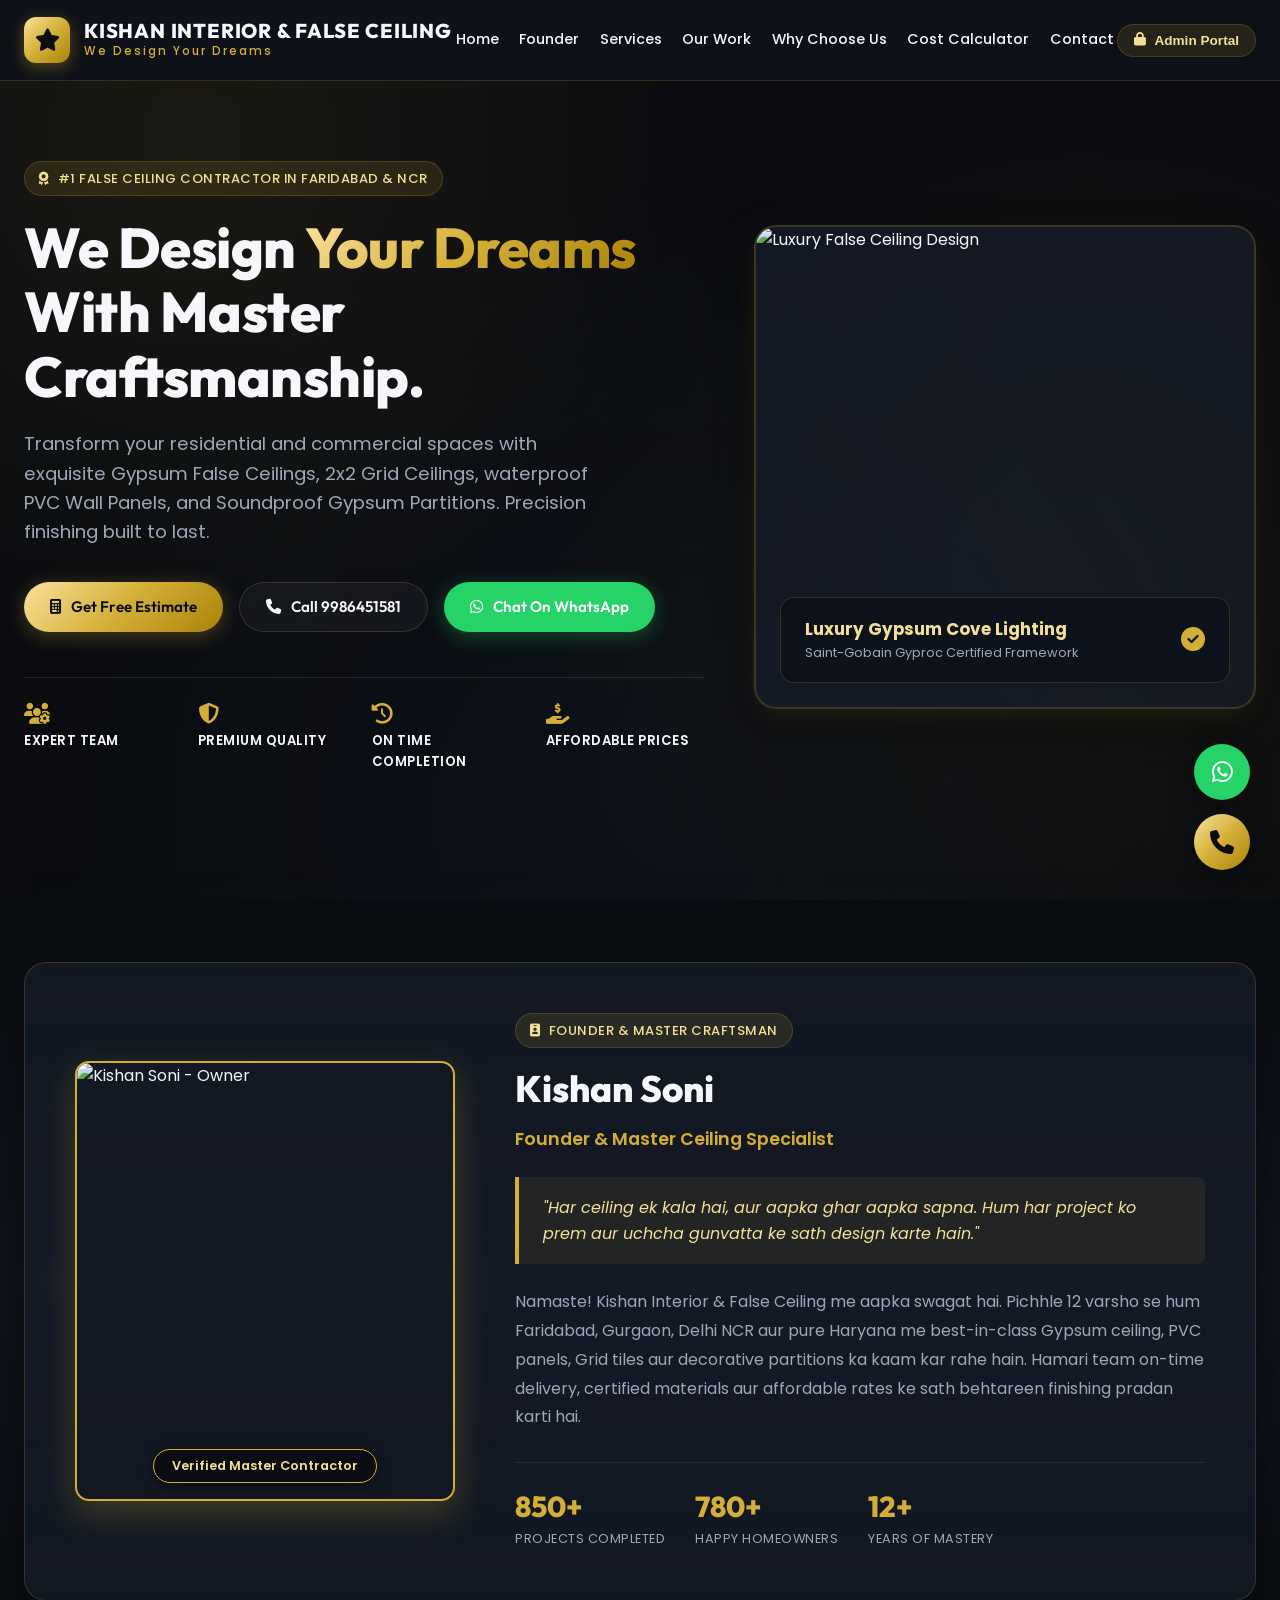
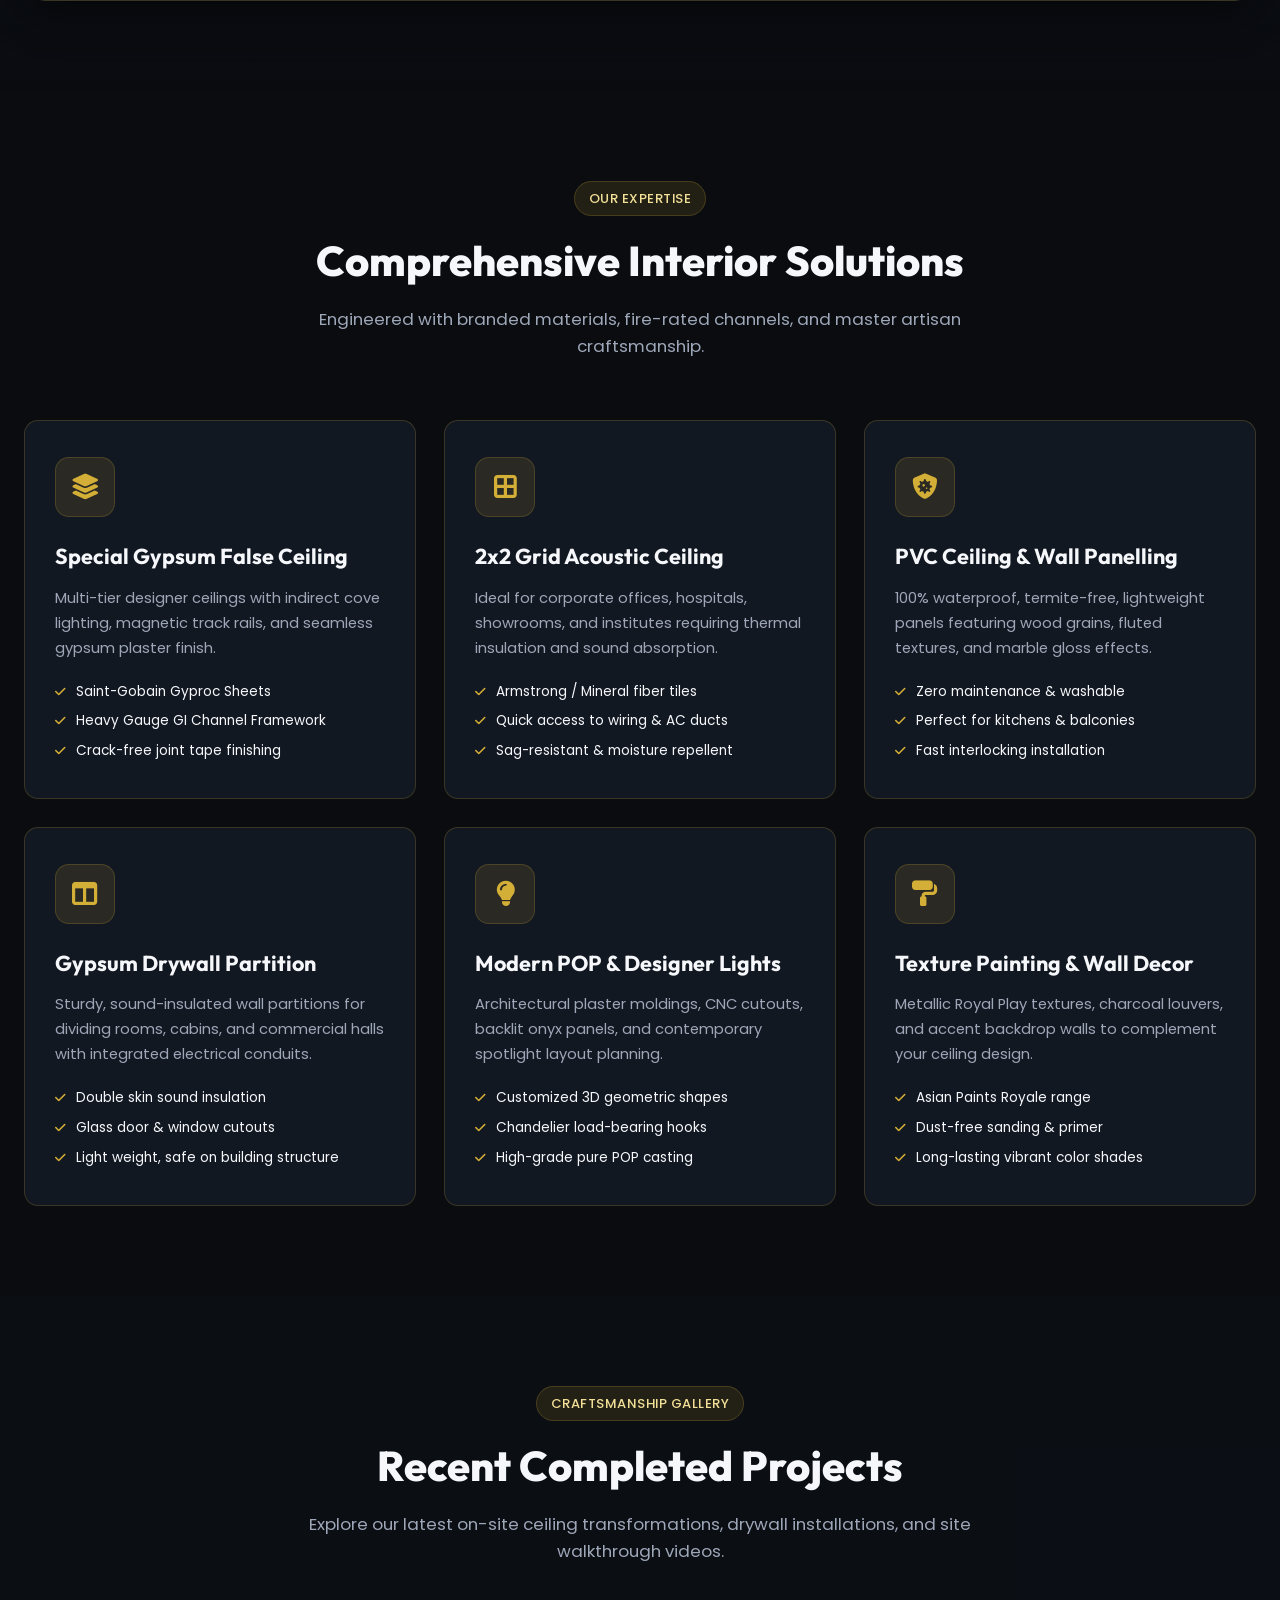
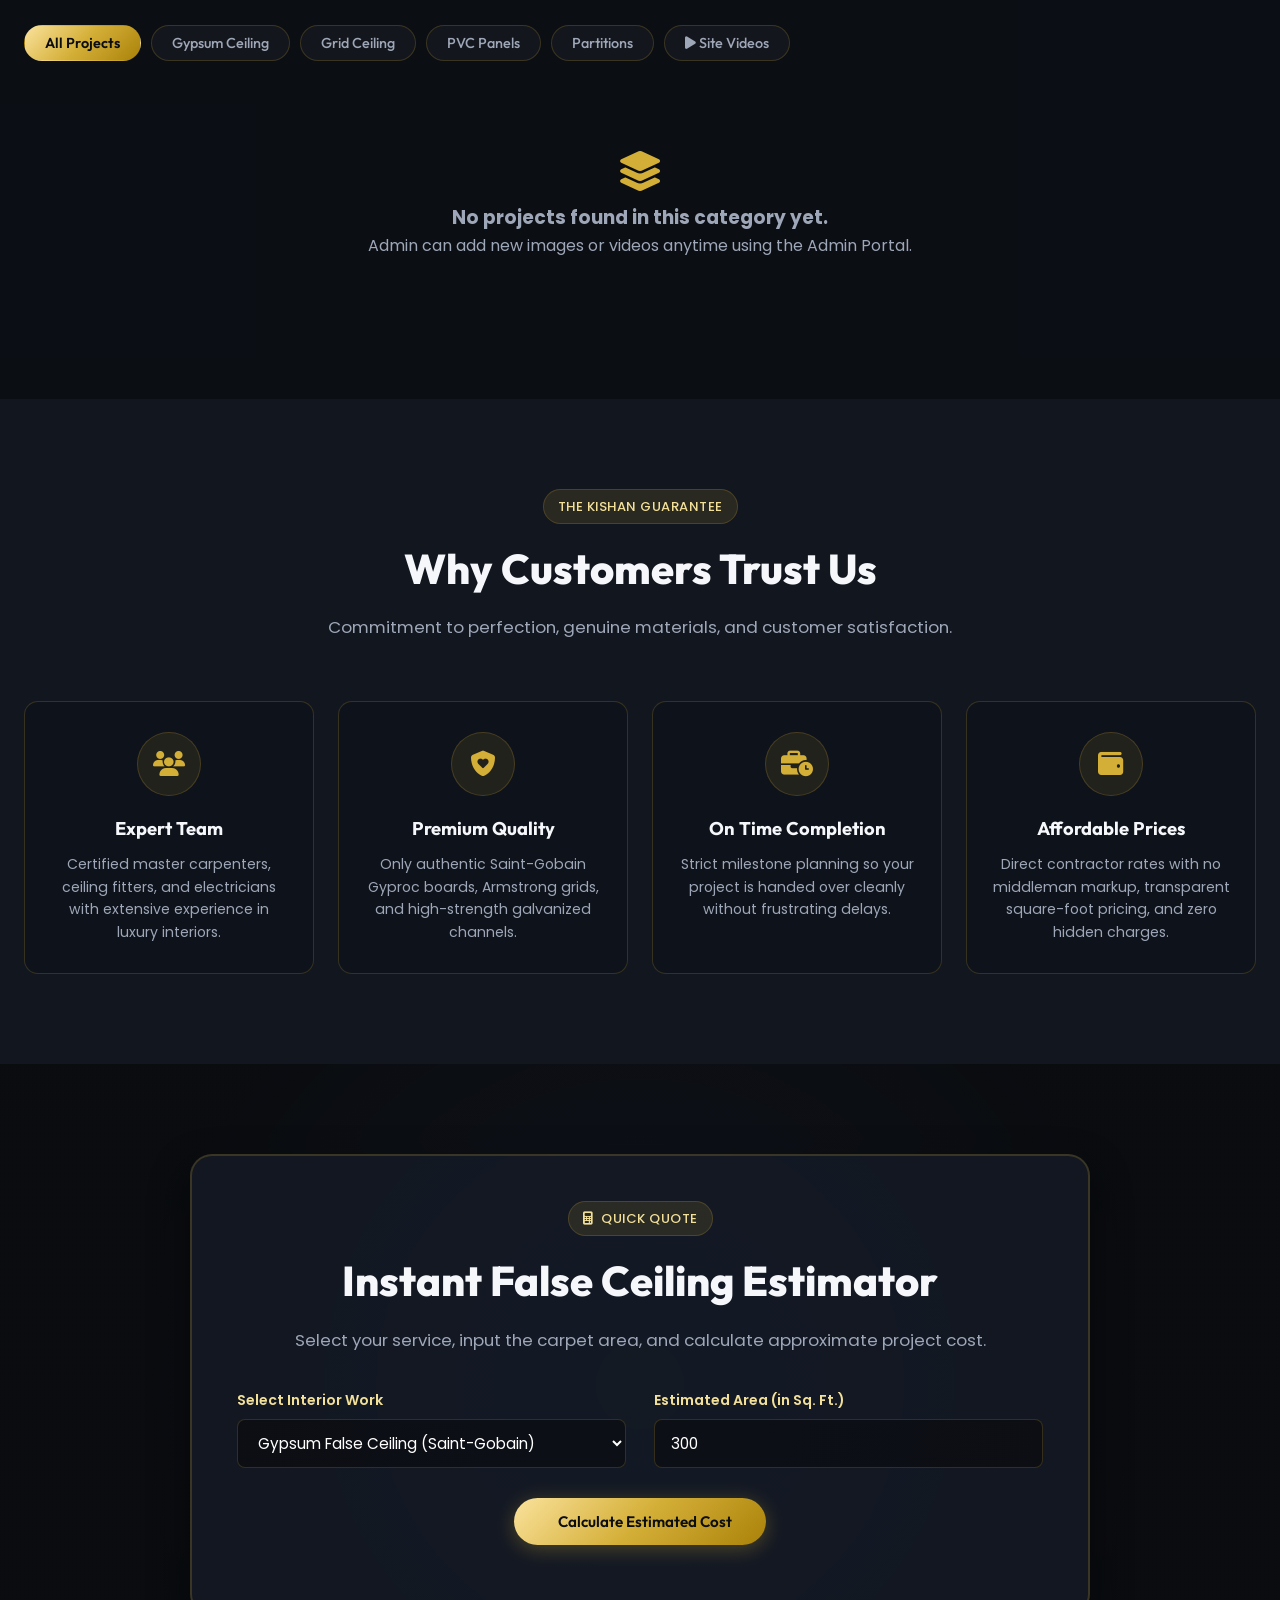
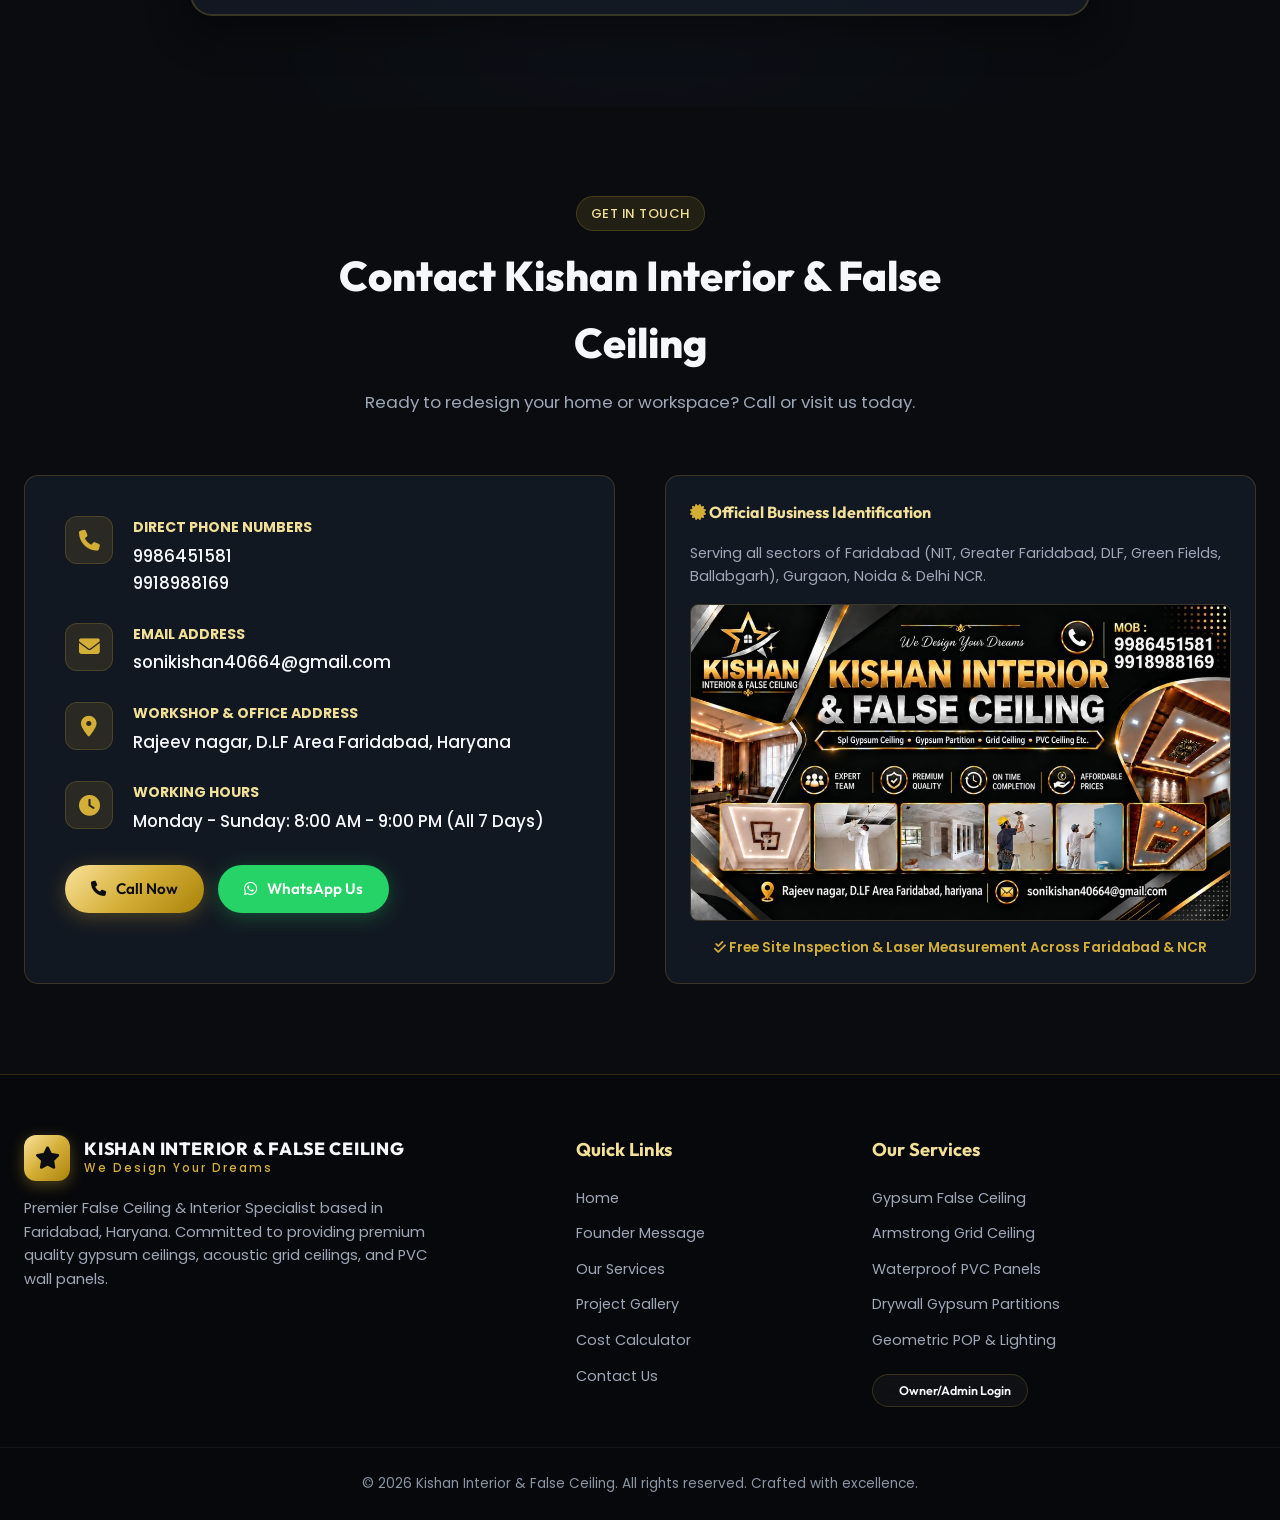
==== painter/index.html @ 46bf19c3 "firsrt upload ok" ====
<!DOCTYPE html>
<html lang="hi">
<head>
  <meta charset="UTF-8">
  <meta name="viewport" content="width=device-width, initial-scale=1.0">
  <title>Kishan Interior & False Ceiling | Gypsum, Grid, PVC Ceiling & Partitions Faridabad</title>
  <meta name="description" content="Kishan Interior & False Ceiling - Specialist in Gypsum False Ceiling, Grid Ceiling, PVC Ceiling, and Gypsum Partitions in Faridabad, Delhi NCR, and Haryana. We Design Your Dreams.">
  
  <!-- Google Fonts: Outfit & Poppins -->
  <link rel="preconnect" href="https://fonts.googleapis.com">
  <link rel="preconnect" href="https://fonts.gstatic.com" crossorigin>
  <link href="https://fonts.googleapis.com/css2?family=Outfit:wght@400;500;600;700;800;900&family=Poppins:ital,wght@0,300;0,400;0,500;0,600;0,700;1,400&display=swap" rel="stylesheet">
  
  <!-- FontAwesome 6 Icons -->
  <link rel="stylesheet" href="https://cdnjs.cloudflare.com/ajax/libs/font-awesome/6.5.1/css/all.min.css">
  
  <!-- Main Stylesheet -->
  <link rel="stylesheet" href="css/style.css">
</head>
<body>


  <!-- Admin Active Top Bar (Visible when Admin is Logged In) -->
  <div id="adminStatusBar" class="admin-status-bar">
    <div class="container admin-bar-inner">
      <div class="admin-badge">
        <i class="fa-solid fa-crown text-gold"></i>
        <span>Admin Mode Active (Welcome Kishan Ji)</span>
      </div>
      <div class="admin-bar-actions">
        <button class="btn btn-sm btn-primary" onclick="window.adminManager.openAddProjectModal()">
          <i class="fa-solid fa-plus"></i> Add New Work
        </button>
        <button class="btn btn-sm btn-outline" onclick="window.adminManager.openOwnerEditModal()">
          <i class="fa-solid fa-user-pen"></i> Edit Owner & Photo
        </button>
        <button class="btn btn-sm btn-outline" onclick="window.adminManager.openSiteContactModal()">
          <i class="fa-solid fa-sliders"></i> Edit Website Details
        </button>
        <button class="btn btn-sm btn-outline" onclick="window.adminManager.exportData()">
          <i class="fa-solid fa-download"></i> Backup Data
        </button>
        <button id="btnAdminLogout" class="btn btn-sm btn-outline" style="color:var(--accent-red); border-color:rgba(239,68,68,0.4);">
          <i class="fa-solid fa-arrow-right-from-bracket"></i> Logout
        </button>
      </div>
    </div>
  </div>

  <!-- Main Navigation Header -->
  <header class="site-header">
    <div class="container navbar">
      <a href="#home" class="brand-logo">
        <div class="logo-symbol">
          <i class="fa-solid fa-star"></i>
        </div>
        <div class="brand-text">
          <h1 class="data-bus-name">KISHAN INTERIOR</h1>
          <span class="data-bus-tagline">& FALSE CEILING</span>
        </div>
      </a>

      <ul class="nav-links">
        <li><a href="#home" class="nav-link">Home</a></li>
        <li><a href="#owner" class="nav-link">Founder</a></li>
        <li><a href="#services" class="nav-link">Services</a></li>
        <li><a href="#portfolio" class="nav-link">Our Work</a></li>
        <li><a href="#why-us" class="nav-link">Why Choose Us</a></li>
        <li><a href="#estimator" class="nav-link">Cost Calculator</a></li>
        <li><a href="#contact" class="nav-link">Contact</a></li>
      </ul>

      <div class="nav-cta-group">
        <button id="btnAdminLoginNav" class="admin-nav-btn" title="Admin Login / Management">
          <i class="fa-solid fa-lock"></i> Admin Portal
        </button>
        <button id="mobileNavToggle" class="mobile-toggle" aria-label="Toggle Navigation">
          <i class="fa-solid fa-bars"></i>
        </button>
      </div>
    </div>
  </header>

  <!-- Hero Section -->
  <section id="home" class="hero-section">
    <div class="container hero-grid">
      <div class="hero-text-col">
        <div class="hero-badge-wrap">
          <span class="badge-gold">
            <i class="fa-solid fa-award"></i> #1 False Ceiling Contractor in Faridabad & NCR
          </span>
        </div>
        <h2 class="hero-title">
          We Design <span class="gradient-gold-text">Your Dreams</span> With Master Craftsmanship.
        </h2>
        <p class="hero-subtitle">
          Transform your residential and commercial spaces with exquisite Gypsum False Ceilings, 2x2 Grid Ceilings, waterproof PVC Wall Panels, and Soundproof Gypsum Partitions. Precision finishing built to last.
        </p>

        <div class="hero-cta-wrap">
          <a href="#estimator" class="btn btn-primary">
            <i class="fa-solid fa-calculator"></i> Get Free Estimate
          </a>
          <a href="tel:9986451581" class="btn btn-outline">
            <i class="fa-solid fa-phone"></i> Call 9986451581
          </a>
          <a href="#" class="btn btn-whatsapp data-bus-whatsapp" target="_blank" rel="noopener">
            <i class="fa-brands fa-whatsapp"></i> Chat On WhatsApp
          </a>
        </div>

        <div class="hero-features">
          <div class="hero-feature-pill">
            <i class="fa-solid fa-users-gear"></i>
            <span>Expert Team</span>
          </div>
          <div class="hero-feature-pill">
            <i class="fa-solid fa-shield-halved"></i>
            <span>Premium Quality</span>
          </div>
          <div class="hero-feature-pill">
            <i class="fa-solid fa-clock-rotate-left"></i>
            <span>On Time Completion</span>
          </div>
          <div class="hero-feature-pill">
            <i class="fa-solid fa-hand-holding-dollar"></i>
            <span>Affordable Prices</span>
          </div>
        </div>
      </div>

      <div class="hero-visual-col">
        <div class="hero-visual-card">
          <div class="hero-image-wrap">
            <img src="https://images.unsplash.com/photo-1600585154340-be6161a56a0c?auto=format&fit=crop&w=1200&q=80" alt="Luxury False Ceiling Design">
          </div>
          <div class="hero-floating-card">
            <div>
              <div class="hfc-title">Luxury Gypsum Cove Lighting</div>
              <div class="hfc-sub">Saint-Gobain Gyproc Certified Framework</div>
            </div>
            <div class="text-gold" style="font-size: 1.5rem;">
              <i class="fa-solid fa-circle-check"></i>
            </div>
          </div>
        </div>
      </div>
    </div>
  </section>

  <!-- Founder / Owner Profile Section (Specifically Requested Feature) -->
  <section id="owner" class="owner-section">
    <div class="container">
      <div class="owner-container">
        <div class="owner-photo-col">
          <div class="owner-photo-frame">
            <img id="ownerPhotoDisplay" src="https://images.unsplash.com/photo-1507003211169-0a1dd7228f2d?auto=format&fit=crop&w=800&q=80" alt="Kishan Soni - Owner">
            <div id="ownerBadgeDisplay" class="owner-badge-tag">Verified Master Contractor</div>
          </div>
        </div>

        <div class="owner-info-content">
          <span class="badge-gold" style="margin-bottom: 12px;">
            <i class="fa-solid fa-id-badge"></i> Founder & Master Craftsman
          </span>
          <h2 id="ownerNameDisplay">Kishan Soni</h2>
          <div id="ownerTitleDisplay" class="owner-role-title">Founder & Lead Ceiling Specialist</div>
          
          <div id="ownerQuoteDisplay" class="owner-quote-box">
            "Har ceiling ek kala hai, aur aapka ghar aapka sapna. Hum har project ko prem aur uchcha gunvatta ke sath design karte hain."
          </div>

          <p id="ownerBioDisplay" class="owner-bio-text">
            Namaste! Kishan Interior & False Ceiling me aapka swagat hai. Pichhle 12 varsho se hum Faridabad, Gurgaon, Delhi NCR aur pure Haryana me best-in-class Gypsum ceiling, PVC panels, Grid tiles aur decorative partitions ka kaam kar rahe hain. Hamari team on-time delivery, certified materials aur affordable rates ke sath behtareen finishing pradan karti hai.
          </p>

          <div class="owner-meta-row">
            <div class="owner-stat-box">
              <span id="statProjects" class="owner-stat-number">850+</span>
              <span class="owner-stat-label">Projects Completed</span>
            </div>
            <div class="owner-stat-box">
              <span id="statClients" class="owner-stat-number">780+</span>
              <span class="owner-stat-label">Happy Homeowners</span>
            </div>
            <div class="owner-stat-box">
              <span id="statExp" class="owner-stat-number">12+</span>
              <span class="owner-stat-label">Years of Mastery</span>
            </div>
          </div>

          <div class="owner-admin-action">
            <button class="btn btn-sm btn-outline" onclick="window.adminManager.openOwnerEditModal()">
              <i class="fa-solid fa-camera"></i> Change Owner Photo & Bio (Admin)
            </button>
          </div>
        </div>
      </div>
    </div>
  </section>

  <!-- Services Section -->
  <section id="services" class="services-section">
    <div class="container">
      <div class="section-header">
        <span class="badge-gold">Our Expertise</span>
        <h2>Comprehensive Interior Solutions</h2>
        <p>Engineered with branded materials, fire-rated channels, and master artisan craftsmanship.</p>
      </div>

      <div class="services-grid">
        <!-- Service 1 -->
        <div class="service-card">
          <div class="service-icon-wrap">
            <i class="fa-solid fa-layer-group"></i>
          </div>
          <h3>Special Gypsum False Ceiling</h3>
          <p>Multi-tier designer ceilings with indirect cove lighting, magnetic track rails, and seamless gypsum plaster finish.</p>
          <ul class="service-features-list">
            <li><i class="fa-solid fa-check"></i> Saint-Gobain Gyproc Sheets</li>
            <li><i class="fa-solid fa-check"></i> Heavy Gauge GI Channel Framework</li>
            <li><i class="fa-solid fa-check"></i> Crack-free joint tape finishing</li>
          </ul>
        </div>

        <!-- Service 2 -->
        <div class="service-card">
          <div class="service-icon-wrap">
            <i class="fa-solid fa-border-all"></i>
          </div>
          <h3>2x2 Grid Acoustic Ceiling</h3>
          <p>Ideal for corporate offices, hospitals, showrooms, and institutes requiring thermal insulation and sound absorption.</p>
          <ul class="service-features-list">
            <li><i class="fa-solid fa-check"></i> Armstrong / Mineral fiber tiles</li>
            <li><i class="fa-solid fa-check"></i> Quick access to wiring & AC ducts</li>
            <li><i class="fa-solid fa-check"></i> Sag-resistant & moisture repellent</li>
          </ul>
        </div>

        <!-- Service 3 -->
        <div class="service-card">
          <div class="service-icon-wrap">
            <i class="fa-solid fa-shield-virus"></i>
          </div>
          <h3>PVC Ceiling & Wall Panelling</h3>
          <p>100% waterproof, termite-free, lightweight panels featuring wood grains, fluted textures, and marble gloss effects.</p>
          <ul class="service-features-list">
            <li><i class="fa-solid fa-check"></i> Zero maintenance & washable</li>
            <li><i class="fa-solid fa-check"></i> Perfect for kitchens & balconies</li>
            <li><i class="fa-solid fa-check"></i> Fast interlocking installation</li>
          </ul>
        </div>

        <!-- Service 4 -->
        <div class="service-card">
          <div class="service-icon-wrap">
            <i class="fa-solid fa-table-columns"></i>
          </div>
          <h3>Gypsum Drywall Partition</h3>
          <p>Sturdy, sound-insulated wall partitions for dividing rooms, cabins, and commercial halls with integrated electrical conduits.</p>
          <ul class="service-features-list">
            <li><i class="fa-solid fa-check"></i> Double skin sound insulation</li>
            <li><i class="fa-solid fa-check"></i> Glass door & window cutouts</li>
            <li><i class="fa-solid fa-check"></i> Light weight, safe on building structure</li>
          </ul>
        </div>

        <!-- Service 5 -->
        <div class="service-card">
          <div class="service-icon-wrap">
            <i class="fa-solid fa-lightbulb"></i>
          </div>
          <h3>Modern POP & Designer Lights</h3>
          <p>Architectural plaster moldings, CNC cutouts, backlit onyx panels, and contemporary spotlight layout planning.</p>
          <ul class="service-features-list">
            <li><i class="fa-solid fa-check"></i> Customized 3D geometric shapes</li>
            <li><i class="fa-solid fa-check"></i> Chandelier load-bearing hooks</li>
            <li><i class="fa-solid fa-check"></i> High-grade pure POP casting</li>
          </ul>
        </div>

        <!-- Service 6 -->
        <div class="service-card">
          <div class="service-icon-wrap">
            <i class="fa-solid fa-paint-roller"></i>
          </div>
          <h3>Texture Painting & Wall Decor</h3>
          <p>Metallic Royal Play textures, charcoal louvers, and accent backdrop walls to complement your ceiling design.</p>
          <ul class="service-features-list">
            <li><i class="fa-solid fa-check"></i> Asian Paints Royale range</li>
            <li><i class="fa-solid fa-check"></i> Dust-free sanding & primer</li>
            <li><i class="fa-solid fa-check"></i> Long-lasting vibrant color shades</li>
          </ul>
        </div>
      </div>
    </div>
  </section>

  <!-- Portfolio / Our Works Section (With Upload and Video Support) -->
  <section id="portfolio" class="portfolio-section">
    <div class="container">
      <div class="section-header">
        <span class="badge-gold">Craftsmanship Gallery</span>
        <h2>Recent Completed Projects</h2>
        <p>Explore our latest on-site ceiling transformations, drywall installations, and site walkthrough videos.</p>
      </div>

      <div class="portfolio-controls">
        <div class="filter-tabs">
          <button class="filter-btn active" data-filter="all">All Projects</button>
          <button class="filter-btn" data-filter="gypsum">Gypsum Ceiling</button>
          <button class="filter-btn" data-filter="grid">Grid Ceiling</button>
          <button class="filter-btn" data-filter="pvc">PVC Panels</button>
          <button class="filter-btn" data-filter="partition">Partitions</button>
          <button class="filter-btn" data-filter="video"><i class="fa-solid fa-play"></i> Site Videos</button>
        </div>

        <div class="admin-gallery-actions">
          <button class="btn btn-primary" onclick="window.adminManager.openAddProjectModal()">
            <i class="fa-solid fa-cloud-arrow-up"></i> Upload New Work (Admin)
          </button>
        </div>
      </div>

      <!-- Projects Grid Populated Dynamically via JS/IndexedDB -->
      <div id="worksGrid" class="works-grid">
        <!-- Rendered by app.js -->
      </div>
    </div>
  </section>

  <!-- Why Choose Us Section (Pillars from Banner) -->
  <section id="why-us" class="why-section">
    <div class="container">
      <div class="section-header">
        <span class="badge-gold">The Kishan Guarantee</span>
        <h2>Why Customers Trust Us</h2>
        <p>Commitment to perfection, genuine materials, and customer satisfaction.</p>
      </div>

      <div class="why-grid">
        <div class="why-card">
          <div class="why-icon">
            <i class="fa-solid fa-users"></i>
          </div>
          <h4>Expert Team</h4>
          <p>Certified master carpenters, ceiling fitters, and electricians with extensive experience in luxury interiors.</p>
        </div>

        <div class="why-card">
          <div class="why-icon">
            <i class="fa-solid fa-shield-heart"></i>
          </div>
          <h4>Premium Quality</h4>
          <p>Only authentic Saint-Gobain Gyproc boards, Armstrong grids, and high-strength galvanized channels.</p>
        </div>

        <div class="why-card">
          <div class="why-icon">
            <i class="fa-solid fa-business-time"></i>
          </div>
          <h4>On Time Completion</h4>
          <p>Strict milestone planning so your project is handed over cleanly without frustrating delays.</p>
        </div>

        <div class="why-card">
          <div class="why-icon">
            <i class="fa-solid fa-wallet"></i>
          </div>
          <h4>Affordable Prices</h4>
          <p>Direct contractor rates with no middleman markup, transparent square-foot pricing, and zero hidden charges.</p>
        </div>
      </div>
    </div>
  </section>

  <!-- Interactive Cost Estimator Section -->
  <section id="estimator" class="estimator-section">
    <div class="container">
      <div class="estimator-card">
        <div class="section-header" style="margin-bottom: 35px;">
          <span class="badge-gold"><i class="fa-solid fa-calculator"></i> Quick Quote</span>
          <h2>Instant False Ceiling Estimator</h2>
          <p>Select your service, input the carpet area, and calculate approximate project cost.</p>
        </div>

        <div class="estimator-form-grid">
          <div class="form-group">
            <label for="estServiceSelect">Select Interior Work</label>
            <select id="estServiceSelect" class="form-control">
              <option value="gypsum">Gypsum False Ceiling (Saint-Gobain)</option>
              <option value="grid">2x2 Acoustic Grid Tile Ceiling</option>
              <option value="pvc">PVC Designer Ceiling / Wall Panelling</option>
              <option value="partition">Gypsum Drywall Partition</option>
              <option value="pop">Modern POP Geometric Cove Design</option>
            </select>
          </div>

          <div class="form-group">
            <label for="estAreaInput">Estimated Area (in Sq. Ft.)</label>
            <input type="number" id="estAreaInput" class="form-control" placeholder="e.g. 350 sq.ft" value="300" min="50">
          </div>
        </div>

        <div style="text-align: center; margin-bottom: 24px;">
          <button id="btnCalculateEstimate" class="btn btn-primary" style="padding: 14px 34px;">
            <i class="fa-solid fa-sparkles"></i> Calculate Estimated Cost
          </button>
        </div>

        <div id="estimateResultBox" class="estimate-result-box" style="display: none;">
          <span style="font-size: 0.9rem; text-transform: uppercase; letter-spacing: 1px; color: var(--gold-light);">Estimated Budget Range</span>
          <div id="estAmountDisplay" class="estAmount">₹28,500 - ₹37,500</div>
          <p style="font-size: 0.85rem; color: var(--chrome-mid); max-width: 500px;">
            *Approximate cost including materials, framing, and labor. Final quotation subject to site laser measurement.
          </p>
          <a id="estWhatsAppBtn" href="#" class="btn btn-whatsapp" target="_blank" rel="noopener" style="margin-top: 10px;">
            <i class="fa-brands fa-whatsapp"></i> Lock This Estimate on WhatsApp
          </a>
        </div>
      </div>
    </div>
  </section>

  <!-- Contact & Location Section -->
  <section id="contact" class="contact-section">
    <div class="container">
      <div class="section-header">
        <span class="badge-gold">Get in Touch</span>
        <h2>Contact Kishan Interior & False Ceiling</h2>
        <p>Ready to redesign your home or workspace? Call or visit us today.</p>
      </div>

      <div class="contact-grid">
        <div class="contact-info-card">
          <div class="contact-detail-row">
            <div class="contact-icon-box">
              <i class="fa-solid fa-phone"></i>
            </div>
            <div class="contact-text-box">
              <h5>Direct Phone Numbers</h5>
              <a href="tel:9986451581" class="data-bus-phone1">9986451581</a>
              <a href="tel:9918988169" class="data-bus-phone2">9918988169</a>
            </div>
          </div>

          <div class="contact-detail-row">
            <div class="contact-icon-box">
              <i class="fa-solid fa-envelope"></i>
            </div>
            <div class="contact-text-box">
              <h5>Email Address</h5>
              <a href="mailto:sonikishan40664@gmail.com" class="data-bus-email">sonikishan40664@gmail.com</a>
            </div>
          </div>

          <div class="contact-detail-row">
            <div class="contact-icon-box">
              <i class="fa-solid fa-location-dot"></i>
            </div>
            <div class="contact-text-box">
              <h5>Workshop & Office Address</h5>
              <p class="data-bus-address">Rajeev nagar, D.LF Area Faridabad, Haryana</p>
            </div>
          </div>

          <div class="contact-detail-row">
            <div class="contact-icon-box">
              <i class="fa-solid fa-clock"></i>
            </div>
            <div class="contact-text-box">
              <h5>Working Hours</h5>
              <p>Monday - Sunday: 8:00 AM - 9:00 PM (All 7 Days)</p>
            </div>
          </div>

          <div style="margin-top: 30px; display: flex; gap: 14px; flex-wrap: wrap;">
            <a href="tel:9986451581" class="btn btn-primary">
              <i class="fa-solid fa-phone"></i> Call Now
            </a>
            <a href="#" class="btn btn-whatsapp data-bus-whatsapp" target="_blank" rel="noopener">
              <i class="fa-brands fa-whatsapp"></i> WhatsApp Us
            </a>
          </div>
        </div>

        <div class="banner-showcase-box">
          <h4 style="color: var(--gold-light); font-family: var(--font-heading);">
            <i class="fa-solid fa-certificate text-gold"></i> Official Business Identification
          </h4>
          <p style="font-size: 0.9rem; color: var(--chrome-mid);">
            Serving all sectors of Faridabad (NIT, Greater Faridabad, DLF, Green Fields, Ballabgarh), Gurgaon, Noida & Delhi NCR.
          </p>
          <div class="banner-img-preview">
            <img src="images/banner.jpg" alt="Kishan Interior & False Ceiling Official Banner" style="cursor:pointer;" onclick="openCustomLightbox('images/banner.jpg', 'Official Business Banner', 'Kishan Interior & False Ceiling - Faridabad, Haryana')">
          </div>
          <div style="font-size: 0.85rem; color: var(--gold-primary); text-align: center; font-weight: 600;">
            <i class="fa-solid fa-check-double"></i> Free Site Inspection & Laser Measurement Across Faridabad & NCR
          </div>
        </div>
      </div>
    </div>
  </section>

  <!-- Site Footer -->
  <footer class="site-footer">
    <div class="container footer-grid">
      <div class="footer-brand">
        <div class="brand-logo" style="margin-bottom: 12px;">
          <div class="logo-symbol">
            <i class="fa-solid fa-star"></i>
          </div>
          <div class="brand-text">
            <h1 class="data-bus-name" style="font-size: 1.1rem;">KISHAN INTERIOR</h1>
            <span class="data-bus-tagline">We Design Your Dreams</span>
          </div>
        </div>
        <p>
          Premier False Ceiling & Interior Specialist based in Faridabad, Haryana. Committed to providing premium quality gypsum ceilings, acoustic grid ceilings, and PVC wall panels.
        </p>
      </div>

      <div class="footer-col">
        <h4>Quick Links</h4>
        <ul class="footer-links">
          <li><a href="#home">Home</a></li>
          <li><a href="#owner">Founder Message</a></li>
          <li><a href="#services">Our Services</a></li>
          <li><a href="#portfolio">Project Gallery</a></li>
          <li><a href="#estimator">Cost Calculator</a></li>
          <li><a href="#contact">Contact Us</a></li>
        </ul>
      </div>

      <div class="footer-col">
        <h4>Our Services</h4>
        <ul class="footer-links">
          <li><a href="#services">Gypsum False Ceiling</a></li>
          <li><a href="#services">Armstrong Grid Ceiling</a></li>
          <li><a href="#services">Waterproof PVC Panels</a></li>
          <li><a href="#services">Drywall Gypsum Partitions</a></li>
          <li><a href="#services">Geometric POP & Lighting</a></li>
        </ul>
        <div style="margin-top: 20px;">
          <button class="btn btn-sm btn-outline" onclick="window.adminManager.openLoginModal()" style="font-size: 0.78rem;">
            <i class="fa-solid fa-shield-keyhole"></i> Owner/Admin Login
          </button>
        </div>
      </div>
    </div>

    <div class="container footer-bottom">
      <p>&copy; 2026 Kishan Interior & False Ceiling. All rights reserved. Crafted with excellence.</p>
    </div>
  </footer>

  <!-- Floating Quick Actions (Desktop) -->
  <div class="floating-actions">
    <a href="#" class="floating-btn whatsapp data-bus-whatsapp" target="_blank" rel="noopener" aria-label="Chat on WhatsApp">
      <i class="fa-brands fa-whatsapp"></i>
    </a>
    <a href="tel:9986451581" class="floating-btn call" aria-label="Call Now">
      <i class="fa-solid fa-phone"></i>
    </a>
  </div>

  <!-- Mobile Sticky Bottom Quick Action Bar (Visible only on mobile devices) -->
  <div class="mobile-sticky-bar">
    <a href="tel:9986451581" class="mob-bar-btn call">
      <i class="fa-solid fa-phone"></i>
      <span>Call Now</span>
    </a>
    <a href="#" class="mob-bar-btn whatsapp data-bus-whatsapp" target="_blank" rel="noopener">
      <i class="fa-brands fa-whatsapp"></i>
      <span>WhatsApp</span>
    </a>
    <a href="#estimator" class="mob-bar-btn quote">
      <i class="fa-solid fa-calculator"></i>
      <span>Get Estimate</span>
    </a>
  </div>

  <!-- ========================================================================= -->
  <!-- MODALS & DIALOGS -->
  <!-- ========================================================================= -->

  <!-- Lightbox Modal (For viewing images & playing videos full screen) -->
  <div id="lightboxModal" class="lightbox-modal">
    <button class="lightbox-close" onclick="closeLightbox()" aria-label="Close Lightbox">&times;</button>
    <div class="lightbox-content-wrap">
      <div id="lightboxMedia"></div>
      <div class="lightbox-caption">
        <h4 id="lightboxTitle"></h4>
        <p id="lightboxDesc"></p>
      </div>
    </div>
  </div>

  <!-- Admin Login Modal -->
  <div id="adminLoginModal" class="modal-backdrop">
    <div class="modal-box">
      <div class="modal-header">
        <h3><i class="fa-solid fa-lock text-gold"></i> Admin Portal Login</h3>
        <button class="modal-close-btn">&times;</button>
      </div>
      <form id="adminLoginForm" onsubmit="window.adminManager.handleLogin(event); return false;">
        <div class="modal-body">
          <p style="font-size:0.9rem; color:var(--chrome-mid); margin-bottom:18px;">
            Enter your admin credentials to upload images/videos and manage website contents.
          </p>
          <div id="adminLoginError" style="display:none; color:#f87171; background:rgba(239,68,68,0.15); border:1px solid #ef4444; padding:10px 14px; border-radius:8px; margin-bottom:16px; font-size:0.88rem; line-height:1.5;"></div>
          <div class="form-group" style="margin-bottom:16px;">
            <label for="adminEmailInput">Admin Email</label>
            <input type="email" id="adminEmailInput" class="form-control" value="sonikishan40664@gmail.com" required>
          </div>
          <div class="form-group">
            <label for="adminPassInput">Password</label>
            <div class="password-input-wrap">
              <input type="password" id="adminPassInput" class="form-control" placeholder="Enter password (default: Haryanafbd@121004)" required>
              <button type="button" class="btn-toggle-password" onclick="togglePasswordVisibility('adminPassInput', this)" title="Show/Hide Password" aria-label="Toggle password visibility">
                <i class="fa-solid fa-eye"></i>
              </button>
            </div>
          </div>
        </div>
        <div class="modal-footer">
          <button type="button" class="btn btn-outline btn-modal-cancel">Cancel</button>
          <button type="submit" class="btn btn-primary">
            <i class="fa-solid fa-right-to-bracket"></i> Login as Admin
          </button>
        </div>
      </form>
    </div>
  </div>

  <!-- Admin Dashboard Modal (Quick Hub) -->
  <div id="adminDashboardModal" class="modal-backdrop">
    <div class="modal-box modal-lg">
      <div class="modal-header">
        <div>
          <h3><i class="fa-solid fa-gauge text-gold"></i> Admin Management Hub</h3>
          <span style="font-size:0.8rem; color:var(--gold-light);">Welcome Kishan Ji • Full Website Control Panel</span>
        </div>
        <button class="modal-close-btn">&times;</button>
      </div>
      <div class="modal-body">
        <div style="display:grid; grid-template-columns:repeat(auto-fit, minmax(250px, 1fr)); gap:16px; margin-bottom:20px;">
          <!-- Action 1 -->
          <div class="service-card" onclick="window.adminManager.openAddProjectModal()" style="cursor:pointer; padding:20px; border-color:var(--gold-primary); background:rgba(212,175,55,0.08);">
            <div class="service-icon-wrap" style="width:48px; height:48px; font-size:1.2rem; margin-bottom:12px;">
              <i class="fa-solid fa-cloud-arrow-up"></i>
            </div>
            <h4 style="color:var(--gold-light); margin-bottom:6px;">Upload New Work</h4>
            <p style="font-size:0.82rem; margin-bottom:0;">Add new Gypsum, Grid, PVC ceiling images or site videos.</p>
          </div>

          <!-- Action 2 -->
          <div class="service-card" onclick="window.adminManager.openOwnerEditModal()" style="cursor:pointer; padding:20px;">
            <div class="service-icon-wrap" style="width:48px; height:48px; font-size:1.2rem; margin-bottom:12px;">
              <i class="fa-solid fa-user-pen"></i>
            </div>
            <h4 style="color:var(--gold-light); margin-bottom:6px;">Edit Founder & Photo</h4>
            <p style="font-size:0.82rem; margin-bottom:0;">Upload owner photo, change greeting quote & experience.</p>
          </div>

          <!-- Action 3 -->
          <div class="service-card" onclick="window.adminManager.openSiteContactModal()" style="cursor:pointer; padding:20px;">
            <div class="service-icon-wrap" style="width:48px; height:48px; font-size:1.2rem; margin-bottom:12px;">
              <i class="fa-solid fa-sliders"></i>
            </div>
            <h4 style="color:var(--gold-light); margin-bottom:6px;">Edit Contact Details</h4>
            <p style="font-size:0.82rem; margin-bottom:0;">Update phones, email, address, WhatsApp & business tagline.</p>
          </div>

          <!-- Action 4 -->
          <div class="service-card" onclick="window.adminManager.openSecurityModal()" style="cursor:pointer; padding:20px;">
            <div class="service-icon-wrap" style="width:48px; height:48px; font-size:1.2rem; margin-bottom:12px;">
              <i class="fa-solid fa-key"></i>
            </div>
            <h4 style="color:var(--gold-light); margin-bottom:6px;">Change Password</h4>
            <p style="font-size:0.82rem; margin-bottom:0;">Update admin login password or change email id.</p>
          </div>

          <!-- Action 5 -->
          <div class="service-card" onclick="window.adminManager.exportData()" style="cursor:pointer; padding:20px;">
            <div class="service-icon-wrap" style="width:48px; height:48px; font-size:1.2rem; margin-bottom:12px;">
              <i class="fa-solid fa-file-export"></i>
            </div>
            <h4 style="color:var(--gold-light); margin-bottom:6px;">Download Backup</h4>
            <p style="font-size:0.82rem; margin-bottom:0;">Export all uploaded photos, videos & settings as a JSON file.</p>
          </div>
        </div>

        <div style="border-top:1px solid rgba(255,255,255,0.1); padding-top:16px; display:flex; justify-content:space-between; align-items:center; flex-wrap:wrap; gap:10px;">
          <button class="btn btn-sm btn-outline" style="color:var(--accent-red); border-color:rgba(239,68,68,0.3);" onclick="window.adminManager.resetAllData()">
            <i class="fa-solid fa-rotate-left"></i> Reset to Original Defaults
          </button>
          <button class="btn btn-sm btn-outline" onclick="window.adminManager.handleLogout()">
            <i class="fa-solid fa-arrow-right-from-bracket"></i> Logout
          </button>
        </div>
      </div>
    </div>
  </div>

  <!-- Project Add / Edit Modal (Image & Video Upload / Link) -->
  <div id="projectModal" class="modal-backdrop">
    <div class="modal-box modal-lg">
      <div class="modal-header">
        <h3 id="projectModalTitle"><i class="fa-solid fa-cloud-arrow-up text-gold"></i> Add New Work Showcase</h3>
        <button class="modal-close-btn">&times;</button>
      </div>
      <form id="projectForm">
        <input type="hidden" id="projIdInput">
        <div class="modal-body" style="display:flex; flex-direction:column; gap:16px;">
          <div class="form-group">
            <label for="projTitleInput">Project Title *</label>
            <input type="text" id="projTitleInput" class="form-control" placeholder="e.g. Master Bedroom Luxury Gypsum Ceiling" required>
          </div>

          <div style="display:grid; grid-template-columns:1fr 1fr; gap:16px;">
            <div class="form-group">
              <label for="projCategorySelect">Work Category *</label>
              <select id="projCategorySelect" class="form-control" required>
                <option value="gypsum">Gypsum False Ceiling</option>
                <option value="grid">2x2 Grid Ceiling</option>
                <option value="pvc">PVC Ceiling & Panelling</option>
                <option value="partition">Gypsum Partition</option>
                <option value="video">Site Video Tour</option>
              </select>
            </div>

            <div class="form-group">
              <label for="projLocationInput">Project Location</label>
              <input type="text" id="projLocationInput" class="form-control" placeholder="e.g. Sector 16, Faridabad">
            </div>
          </div>

          <div class="form-group">
            <label>Media Source Method *</label>
            <div style="display:flex; gap:20px; align-items:center; margin-top:4px;">
              <label style="display:flex; align-items:center; gap:8px; cursor:pointer; color:var(--chrome-light);">
                <input type="radio" name="mediaSourceType" value="upload" checked>
                <span><i class="fa-solid fa-upload text-gold"></i> Upload Local File (Image / Video)</span>
              </label>
              <label style="display:flex; align-items:center; gap:8px; cursor:pointer; color:var(--chrome-light);">
                <input type="radio" name="mediaSourceType" value="url">
                <span><i class="fa-solid fa-link text-gold"></i> Paste Web Link (YouTube / Image URL)</span>
              </label>
            </div>
          </div>

          <!-- File Upload Zone -->
          <div id="mediaUploadGroup" class="form-group">
            <div class="upload-zone" onclick="document.getElementById('projFileInput').click()">
              <i class="fa-solid fa-cloud-arrow-up"></i>
              <p style="font-weight:600; color:var(--chrome-light); margin-bottom:4px;">Click or Drag & Drop Image or Video File Here</p>
              <span style="font-size:0.8rem; color:var(--chrome-mid);">Supports JPG, PNG, WEBP, MP4, WebM (Saved to browser database)</span>
              <input type="file" id="projFileInput" accept="image/*,video/*" style="display:none;">
            </div>
          </div>

          <!-- Online URL Input Zone -->
          <div id="mediaUrlGroup" class="form-group" style="display:none;">
            <label for="projUrlInput">Image or Video URL *</label>
            <input type="url" id="projUrlInput" class="form-control" placeholder="https://images.unsplash.com/... or https://youtube.com/watch?v=...">
          </div>

          <!-- Live Media Preview -->
          <div id="mediaPreviewBox" style="display:none; background:rgba(0,0,0,0.5); padding:12px; border-radius:8px; text-align:center;">
          </div>

          <div style="display:grid; grid-template-columns:1fr 1fr; gap:16px;">
            <div class="form-group">
              <label for="projDateInput">Completion Date</label>
              <input type="date" id="projDateInput" class="form-control">
            </div>
          </div>

          <div class="form-group">
            <label for="projDescInput">Work Details / Description</label>
            <textarea id="projDescInput" class="form-control" rows="3" placeholder="Materials used, cove lighting, special features..."></textarea>
          </div>
        </div>

        <div class="modal-footer">
          <button type="button" class="btn btn-outline btn-modal-cancel">Cancel</button>
          <button type="submit" class="btn btn-primary">
            <i class="fa-solid fa-floppy-disk"></i> Save Project Card
          </button>
        </div>
      </form>
    </div>
  </div>

  <!-- Owner Profile & Photo Edit Modal -->
  <div id="ownerModal" class="modal-backdrop">
    <div class="modal-box">
      <div class="modal-header">
        <h3><i class="fa-solid fa-user-pen text-gold"></i> Edit Founder Info & Photo</h3>
        <button class="modal-close-btn">&times;</button>
      </div>
      <form id="ownerEditForm">
        <div class="modal-body" style="display:flex; flex-direction:column; gap:16px;">
          <div class="form-group">
            <label for="ownerNameInput">Owner Name *</label>
            <input type="text" id="ownerNameInput" class="form-control" value="Kishan Soni" required>
          </div>

          <div class="form-group">
            <label for="ownerTitleInput">Designation / Title</label>
            <input type="text" id="ownerTitleInput" class="form-control" value="Founder & Master False Ceiling Craftsman">
          </div>

          <div class="form-group">
            <label for="ownerBadgeInput">Experience Badge Text</label>
            <input type="text" id="ownerBadgeInput" class="form-control" value="12+ Years Experience">
          </div>

          <!-- Owner Photo Options: Upload file or URL -->
          <div class="form-group">
            <label>Owner Photo</label>
            <div style="display:flex; gap:16px; align-items:center;">
              <img id="ownerPhotoPreview" src="" alt="Preview" style="width:70px; height:70px; border-radius:12px; object-fit:cover; border:2px solid var(--gold-primary); display:none;">
              <button type="button" class="btn btn-sm btn-outline" onclick="document.getElementById('ownerPhotoFileInput').click()">
                <i class="fa-solid fa-upload"></i> Upload Photo File
              </button>
              <input type="file" id="ownerPhotoFileInput" accept="image/*" style="display:none;">
            </div>
            <div style="margin-top:8px;">
              <span style="font-size:0.75rem; color:var(--chrome-mid); display:block; margin-bottom:4px;">Or paste Image URL:</span>
              <input type="url" id="ownerPhotoUrlInput" class="form-control" placeholder="https://example.com/photo.jpg">
            </div>
          </div>

          <div class="form-group">
            <label for="ownerQuoteInput">Owner Greeting Quote</label>
            <input type="text" id="ownerQuoteInput" class="form-control" placeholder="Quote in Hindi or English">
          </div>

          <div class="form-group">
            <label for="ownerBioInput">Detailed Message / Bio</label>
            <textarea id="ownerBioInput" class="form-control" rows="4"></textarea>
          </div>
        </div>

        <div class="modal-footer">
          <button type="button" class="btn btn-outline btn-modal-cancel">Cancel</button>
          <button type="submit" class="btn btn-primary">
            <i class="fa-solid fa-check"></i> Save Owner Profile
          </button>
        </div>
      </form>
    </div>
  </div>

  <!-- Site Contact Details Edit Modal -->
  <div id="siteContactModal" class="modal-backdrop">
    <div class="modal-box">
      <div class="modal-header">
        <h3><i class="fa-solid fa-sliders text-gold"></i> Edit Website Details</h3>
        <button class="modal-close-btn">&times;</button>
      </div>
      <form id="siteContactForm">
        <div class="modal-body" style="display:flex; flex-direction:column; gap:14px;">
          <div class="form-group">
            <label for="busNameInput">Business Name</label>
            <input type="text" id="busNameInput" class="form-control" required>
          </div>

          <div class="form-group">
            <label for="busTaglineInput">Tagline / Slogan</label>
            <input type="text" id="busTaglineInput" class="form-control">
          </div>

          <div style="display:grid; grid-template-columns:1fr 1fr; gap:14px;">
            <div class="form-group">
              <label for="busPhone1Input">Primary Phone</label>
              <input type="text" id="busPhone1Input" class="form-control" required>
            </div>
            <div class="form-group">
              <label for="busPhone2Input">Secondary Phone</label>
              <input type="text" id="busPhone2Input" class="form-control">
            </div>
          </div>

          <div class="form-group">
            <label for="busEmailInput">Email Address</label>
            <input type="email" id="busEmailInput" class="form-control" required>
          </div>

          <div class="form-group">
            <label for="busWhatsAppInput">WhatsApp Number</label>
            <input type="text" id="busWhatsAppInput" class="form-control" required>
          </div>

          <div class="form-group">
            <label for="busAddressInput">Full Address / Location</label>
            <textarea id="busAddressInput" class="form-control" rows="2"></textarea>
          </div>
        </div>

        <div class="modal-footer">
          <button type="button" class="btn btn-outline btn-modal-cancel">Cancel</button>
          <button type="submit" class="btn btn-primary">
            <i class="fa-solid fa-floppy-disk"></i> Update Details
          </button>
        </div>
      </form>
    </div>
  </div>

  <!-- Admin Security / Password Change Modal -->
  <div id="adminSecurityModal" class="modal-backdrop">
    <div class="modal-box">
      <div class="modal-header">
        <h3><i class="fa-solid fa-key text-gold"></i> Change Admin Password</h3>
        <button class="modal-close-btn">&times;</button>
      </div>
      <form id="adminSecurityForm">
        <div class="modal-body" style="display:flex; flex-direction:column; gap:16px;">
          <div class="form-group">
            <label for="newAdminEmailInput">Update Admin Email (Optional)</label>
            <input type="email" id="newAdminEmailInput" class="form-control" placeholder="Leave empty to keep current">
          </div>
          <div class="form-group">
            <label for="oldAdminPassInput">Current Password *</label>
            <div class="password-input-wrap">
              <input type="password" id="oldAdminPassInput" class="form-control" placeholder="Enter current password" required>
              <button type="button" class="btn-toggle-password" onclick="togglePasswordVisibility('oldAdminPassInput', this)" title="Show/Hide Password" aria-label="Toggle password visibility">
                <i class="fa-solid fa-eye"></i>
              </button>
            </div>
          </div>
          <div class="form-group">
            <label for="newAdminPassInput">New Password *</label>
            <div class="password-input-wrap">
              <input type="password" id="newAdminPassInput" class="form-control" placeholder="Enter new strong password" required>
              <button type="button" class="btn-toggle-password" onclick="togglePasswordVisibility('newAdminPassInput', this)" title="Show/Hide Password" aria-label="Toggle password visibility">
                <i class="fa-solid fa-eye"></i>
              </button>
            </div>
          </div>
        </div>
        <div class="modal-footer">
          <button type="button" class="btn btn-outline btn-modal-cancel">Cancel</button>
          <button type="submit" class="btn btn-primary">Save New Password</button>
        </div>
      </form>
    </div>
  </div>

  <!-- Scripts -->
  <script src="js/db.js"></script>
  <script src="js/app.js"></script>
  <script src="js/admin.js"></script>
</body>
</html>
---- painter/css/style.css ----
/* ==========================================================================
   KISHAN INTERIOR & FALSE CEILING - DESIGN SYSTEM & STYLESHEET
   Aesthetics: Luxury Obsidian & Metallic Gold, Modern Indian Interior Craftsmanship
   ========================================================================== */

:root {
  /* Color Palette */
  --bg-main: #0a0c10;
  --bg-surface: #12161f;
  --bg-card: rgba(22, 28, 40, 0.75);
  --bg-card-hover: rgba(30, 38, 54, 0.9);
  --bg-glass: rgba(18, 22, 31, 0.85);
  
  --gold-primary: #d4af37;
  --gold-light: #f3e098;
  --gold-dark: #997819;
  --gold-gradient: linear-gradient(135deg, #fae29c 0%, #d4af37 50%, #aa820a 100%);
  --gold-glow: rgba(212, 175, 55, 0.35);
  
  --chrome-light: #f5f7fa;
  --chrome-mid: #9ea7b8;
  --text-muted: #8b95a5;
  --border-subtle: rgba(212, 175, 55, 0.2);
  --border-active: rgba(212, 175, 55, 0.6);

  --accent-green: #25d366; /* WhatsApp */
  --accent-blue: #2563eb;
  --accent-red: #ef4444;

  /* Typography */
  --font-heading: 'Outfit', sans-serif;
  --font-body: 'Poppins', sans-serif;

  /* Shadows & Radii */
  --radius-sm: 8px;
  --radius-md: 14px;
  --radius-lg: 22px;
  --radius-full: 9999px;
  --shadow-gold: 0 10px 30px -10px rgba(212, 175, 55, 0.25);
  --shadow-card: 0 16px 40px rgba(0, 0, 0, 0.45);
  
  /* Layout */
  --max-width: 1280px;
  --nav-height: 80px;
  --transition: all 0.3s cubic-bezier(0.25, 0.8, 0.25, 1);
}

/* Reset & Base */
*, *::before, *::after {
  box-sizing: border-box;
  margin: 0;
  padding: 0;
}

html {
  scroll-behavior: smooth;
  font-size: 16px;
}

body {
  font-family: var(--font-body);
  background-color: var(--bg-main);
  color: var(--chrome-light);
  line-height: 1.6;
  overflow-x: hidden;
  position: relative;
  min-height: 100vh;
}

/* Background Atmosphere */
body::before {
  content: '';
  position: fixed;
  top: 0;
  left: 0;
  width: 100%;
  height: 100%;
  background: 
    radial-gradient(circle at 15% 15%, rgba(212, 175, 55, 0.08) 0%, transparent 40%),
    radial-gradient(circle at 85% 65%, rgba(212, 175, 55, 0.05) 0%, transparent 45%),
    radial-gradient(circle at 50% 90%, rgba(30, 41, 59, 0.2) 0%, transparent 60%);
  pointer-events: none;
  z-index: -1;
}

/* Utility Classes */
.container {
  max-width: var(--max-width);
  margin: 0 auto;
  padding: 0 24px;
}

.text-gold {
  color: var(--gold-primary);
}

.gradient-gold-text {
  background: var(--gold-gradient);
  -webkit-background-clip: text;
  -webkit-text-fill-color: transparent;
  display: inline-block;
}

.badge-gold {
  display: inline-flex;
  align-items: center;
  gap: 8px;
  background: rgba(212, 175, 55, 0.12);
  border: 1px solid var(--border-subtle);
  color: var(--gold-light);
  padding: 6px 14px;
  border-radius: var(--radius-full);
  font-size: 0.82rem;
  font-weight: 500;
  letter-spacing: 0.5px;
  text-transform: uppercase;
}

/* Buttons */
.btn {
  display: inline-flex;
  align-items: center;
  justify-content: center;
  gap: 10px;
  padding: 12px 26px;
  font-family: var(--font-heading);
  font-weight: 600;
  font-size: 0.95rem;
  border-radius: var(--radius-full);
  cursor: pointer;
  transition: var(--transition);
  text-decoration: none;
  border: none;
}

.btn-primary {
  background: var(--gold-gradient);
  color: #0b0d11;
  box-shadow: 0 4px 20px rgba(212, 175, 55, 0.3);
}

.btn-primary:hover {
  transform: translateY(-2px);
  box-shadow: 0 8px 30px rgba(212, 175, 55, 0.45);
}

.btn-outline {
  background: rgba(255, 255, 255, 0.04);
  color: var(--chrome-light);
  border: 1px solid var(--border-subtle);
  backdrop-filter: blur(10px);
}

.btn-outline:hover {
  background: rgba(212, 175, 55, 0.15);
  border-color: var(--gold-primary);
  color: var(--gold-light);
  transform: translateY(-2px);
}

.btn-whatsapp {
  background: #25d366;
  color: #fff;
  box-shadow: 0 4px 20px rgba(37, 211, 102, 0.3);
}

.btn-whatsapp:hover {
  background: #20ba59;
  transform: translateY(-2px);
  box-shadow: 0 8px 25px rgba(37, 211, 102, 0.4);
}

.btn-sm {
  padding: 8px 16px;
  font-size: 0.85rem;
}

/* Top Information Strip */
.top-bar {
  background: rgba(10, 12, 16, 0.95);
  border-bottom: 1px solid rgba(212, 175, 55, 0.15);
  font-size: 0.85rem;
  color: var(--chrome-mid);
  padding: 8px 0;
}

.top-bar-inner {
  display: flex;
  justify-content: space-between;
  align-items: center;
  flex-wrap: wrap;
  gap: 12px;
}

.top-contacts {
  display: flex;
  align-items: center;
  gap: 20px;
  flex-wrap: wrap;
}

.top-contact-item {
  display: flex;
  align-items: center;
  gap: 8px;
  color: var(--chrome-light);
  text-decoration: none;
  transition: var(--transition);
}

.top-contact-item:hover {
  color: var(--gold-primary);
}

.top-actions {
  display: flex;
  align-items: center;
  gap: 16px;
}

/* Header & Navigation */
.site-header {
  position: sticky;
  top: 0;
  z-index: 1000;
  background: rgba(14, 18, 25, 0.88);
  backdrop-filter: blur(16px);
  -webkit-backdrop-filter: blur(16px);
  border-bottom: 1px solid var(--border-subtle);
  transition: var(--transition);
}

.navbar {
  display: flex;
  justify-content: space-between;
  align-items: center;
  height: var(--nav-height);
}

.brand-logo {
  display: flex;
  align-items: center;
  gap: 14px;
  text-decoration: none;
}

.logo-symbol {
  width: 46px;
  height: 46px;
  border-radius: 12px;
  background: var(--gold-gradient);
  display: flex;
  align-items: center;
  justify-content: center;
  color: #0b0d11;
  font-size: 1.4rem;
  font-weight: 800;
  box-shadow: 0 4px 15px rgba(212, 175, 55, 0.35);
}

.brand-text h1 {
  font-family: var(--font-heading);
  font-size: 1.25rem;
  font-weight: 800;
  letter-spacing: 0.8px;
  color: var(--chrome-light);
  line-height: 1.1;
  text-transform: uppercase;
}

.brand-text span {
  font-size: 0.72rem;
  letter-spacing: 2px;
  color: var(--gold-primary);
  font-weight: 500;
  display: block;
}

.nav-links {
  display: flex;
  align-items: center;
  list-style: none;
  gap: clamp(12px, 1.6vw, 24px);
  flex-wrap: nowrap;
}

.nav-link {
  color: var(--chrome-light);
  text-decoration: none;
  font-weight: 500;
  font-size: 0.9rem;
  transition: var(--transition);
  position: relative;
  padding: 6px 0;
  white-space: nowrap; /* Ensures text like 'Our Work', 'Why Choose Us', 'Cost Calculator' NEVER breaks into 2 lines! */
  display: inline-block;
}

.nav-link::after {
  content: '';
  position: absolute;
  bottom: 0;
  left: 0;
  width: 0%;
  height: 2px;
  background: var(--gold-gradient);
  transition: var(--transition);
  border-radius: 2px;
}

.nav-link:hover {
  color: var(--gold-light);
}

.nav-link:hover::after {
  width: 100%;
}

.nav-cta-group {
  display: flex;
  align-items: center;
  gap: 12px;
}

.admin-nav-btn {
  background: rgba(212, 175, 55, 0.12);
  border: 1px solid var(--border-subtle);
  color: var(--gold-light);
  padding: 8px 16px;
  border-radius: var(--radius-full);
  font-size: 0.85rem;
  font-weight: 600;
  cursor: pointer;
  display: flex;
  align-items: center;
  gap: 8px;
  transition: var(--transition);
}

.admin-nav-btn:hover {
  background: var(--gold-primary);
  color: #0b0d11;
}

.mobile-toggle {
  display: none;
  background: none;
  border: none;
  color: var(--chrome-light);
  font-size: 1.5rem;
  cursor: pointer;
}

/* Admin Active Bar */
.admin-status-bar {
  display: none;
  background: linear-gradient(90deg, #1f1b0a, #2f270f);
  border-bottom: 2px solid var(--gold-primary);
  padding: 10px 0;
  font-size: 0.9rem;
}

.admin-status-bar.active {
  display: block;
}

.admin-bar-inner {
  display: flex;
  justify-content: space-between;
  align-items: center;
  flex-wrap: wrap;
  gap: 12px;
}

.admin-badge {
  display: flex;
  align-items: center;
  gap: 8px;
  color: var(--gold-light);
  font-weight: 600;
}

.admin-bar-actions {
  display: flex;
  align-items: center;
  gap: 10px;
}

/* Hero Section */
.hero-section {
  position: relative;
  padding: 80px 0 100px;
  overflow: hidden;
}

.hero-grid {
  display: grid;
  grid-template-columns: 1.15fr 0.85fr;
  align-items: center;
  gap: 50px;
}

.hero-badge-wrap {
  margin-bottom: 20px;
}

.hero-title {
  font-family: var(--font-heading);
  font-size: 3.5rem;
  line-height: 1.15;
  font-weight: 800;
  margin-bottom: 20px;
  letter-spacing: -0.5px;
}

.hero-subtitle {
  font-size: 1.15rem;
  color: var(--chrome-mid);
  margin-bottom: 35px;
  max-width: 580px;
}

.hero-cta-wrap {
  display: flex;
  flex-wrap: wrap;
  gap: 16px;
  margin-bottom: 45px;
}

.hero-features {
  display: grid;
  grid-template-columns: repeat(4, 1fr);
  gap: 16px;
  padding-top: 25px;
  border-top: 1px solid rgba(255, 255, 255, 0.1);
}

.hero-feature-pill {
  display: flex;
  flex-direction: column;
  gap: 6px;
}

.hero-feature-pill i {
  color: var(--gold-primary);
  font-size: 1.3rem;
}

.hero-feature-pill span {
  font-size: 0.82rem;
  font-weight: 600;
  text-transform: uppercase;
  letter-spacing: 0.5px;
  color: var(--chrome-light);
}

/* Hero Visual Card / Showcase */
.hero-visual-card {
  position: relative;
  border-radius: var(--radius-lg);
  overflow: hidden;
  border: 2px solid var(--border-subtle);
  background: var(--bg-card);
  box-shadow: var(--shadow-card), var(--shadow-gold);
}

.hero-image-wrap {
  position: relative;
  width: 100%;
  height: 480px;
  overflow: hidden;
}

.hero-image-wrap img {
  width: 100%;
  height: 100%;
  object-fit: cover;
  transition: transform 0.8s ease;
}

.hero-visual-card:hover .hero-image-wrap img {
  transform: scale(1.04);
}

.hero-floating-card {
  position: absolute;
  bottom: 24px;
  left: 24px;
  right: 24px;
  padding: 18px 24px;
  background: rgba(14, 18, 25, 0.85);
  backdrop-filter: blur(12px);
  border: 1px solid var(--border-subtle);
  border-radius: var(--radius-md);
  display: flex;
  justify-content: space-between;
  align-items: center;
}

.hfc-title {
  font-size: 1.05rem;
  font-weight: 700;
  color: var(--gold-light);
}

.hfc-sub {
  font-size: 0.8rem;
  color: var(--chrome-mid);
}

/* Owner Section (Specifically Requested) */
.owner-section {
  padding: 90px 0;
  background: linear-gradient(180deg, rgba(14, 18, 25, 0) 0%, rgba(20, 26, 37, 0.6) 50%, rgba(14, 18, 25, 0) 100%);
  position: relative;
}

.owner-container {
  display: grid;
  grid-template-columns: 380px 1fr;
  gap: 60px;
  align-items: center;
  background: var(--bg-card);
  border: 1px solid var(--border-subtle);
  border-radius: var(--radius-lg);
  padding: 50px;
  box-shadow: var(--shadow-card);
  position: relative;
}

.owner-photo-frame {
  position: relative;
  width: 100%;
  height: 440px;
  border-radius: var(--radius-md);
  overflow: hidden;
  border: 2px solid var(--gold-primary);
  box-shadow: 0 12px 35px rgba(212, 175, 55, 0.25);
}

.owner-photo-frame img {
  width: 100%;
  height: 100%;
  object-fit: cover;
  object-position: top center;
  transition: transform 0.5s ease;
}

.owner-badge-tag {
  position: absolute;
  bottom: 16px;
  left: 50%;
  transform: translateX(-50%);
  background: rgba(11, 13, 17, 0.92);
  border: 1px solid var(--gold-primary);
  color: var(--gold-light);
  padding: 6px 18px;
  border-radius: var(--radius-full);
  font-size: 0.8rem;
  font-weight: 600;
  white-space: nowrap;
  box-shadow: 0 4px 15px rgba(0, 0, 0, 0.5);
}

.owner-info-content h2 {
  font-family: var(--font-heading);
  font-size: 2.3rem;
  font-weight: 800;
  margin-bottom: 6px;
}

.owner-role-title {
  color: var(--gold-primary);
  font-size: 1.1rem;
  font-weight: 600;
  margin-bottom: 24px;
}

.owner-quote-box {
  background: rgba(212, 175, 55, 0.08);
  border-left: 4px solid var(--gold-primary);
  padding: 18px 24px;
  border-radius: 0 var(--radius-sm) var(--radius-sm) 0;
  margin-bottom: 24px;
  font-style: italic;
  color: var(--gold-light);
}

.owner-bio-text {
  color: var(--chrome-mid);
  line-height: 1.8;
  margin-bottom: 30px;
  font-size: 1rem;
}

.owner-meta-row {
  display: flex;
  gap: 30px;
  flex-wrap: wrap;
  padding-top: 20px;
  border-top: 1px solid rgba(255, 255, 255, 0.08);
}

.owner-stat-box {
  display: flex;
  flex-direction: column;
}

.owner-stat-number {
  font-size: 1.8rem;
  font-weight: 800;
  font-family: var(--font-heading);
  color: var(--gold-primary);
}

.owner-stat-label {
  font-size: 0.8rem;
  color: var(--chrome-mid);
  text-transform: uppercase;
  letter-spacing: 0.5px;
}

.owner-admin-action {
  margin-top: 20px;
  display: none;
}

.admin-logged-in .owner-admin-action {
  display: inline-block;
}

/* Services Section */
.services-section {
  padding: 90px 0;
}

.section-header {
  text-align: center;
  max-width: 700px;
  margin: 0 auto 60px;
}

.section-header h2 {
  font-family: var(--font-heading);
  font-size: 2.6rem;
  font-weight: 800;
  margin: 12px 0;
}

.section-header p {
  color: var(--chrome-mid);
  font-size: 1.05rem;
}

.services-grid {
  display: grid;
  grid-template-columns: repeat(auto-fit, minmax(320px, 1fr));
  gap: 28px;
}

.service-card {
  background: var(--bg-card);
  border: 1px solid var(--border-subtle);
  border-radius: var(--radius-md);
  padding: 36px 30px;
  transition: var(--transition);
  position: relative;
  overflow: hidden;
}

.service-card::before {
  content: '';
  position: absolute;
  top: 0;
  left: 0;
  width: 100%;
  height: 3px;
  background: var(--gold-gradient);
  transform: scaleX(0);
  transform-origin: left;
  transition: var(--transition);
}

.service-card:hover {
  transform: translateY(-6px);
  border-color: var(--gold-primary);
  box-shadow: var(--shadow-card), 0 10px 30px -10px var(--gold-glow);
  background: var(--bg-card-hover);
}

.service-card:hover::before {
  transform: scaleX(1);
}

.service-icon-wrap {
  width: 60px;
  height: 60px;
  border-radius: 14px;
  background: rgba(212, 175, 55, 0.12);
  border: 1px solid var(--border-subtle);
  display: flex;
  align-items: center;
  justify-content: center;
  color: var(--gold-primary);
  font-size: 1.6rem;
  margin-bottom: 22px;
  transition: var(--transition);
}

.service-card:hover .service-icon-wrap {
  background: var(--gold-gradient);
  color: #0b0d11;
  transform: rotate(-5deg);
}

.service-card h3 {
  font-family: var(--font-heading);
  font-size: 1.35rem;
  font-weight: 700;
  margin-bottom: 12px;
  color: var(--chrome-light);
}

.service-card p {
  color: var(--chrome-mid);
  font-size: 0.92rem;
  line-height: 1.7;
  margin-bottom: 20px;
}

.service-features-list {
  list-style: none;
  display: flex;
  flex-direction: column;
  gap: 8px;
}

.service-features-list li {
  font-size: 0.85rem;
  color: var(--chrome-light);
  display: flex;
  align-items: center;
  gap: 10px;
}

.service-features-list li i {
  color: var(--gold-primary);
  font-size: 0.75rem;
}

/* Portfolio / Work Showcase Section */
.portfolio-section {
  padding: 90px 0;
  background: rgba(14, 18, 25, 0.4);
}

.portfolio-controls {
  display: flex;
  justify-content: space-between;
  align-items: center;
  flex-wrap: wrap;
  gap: 20px;
  margin-bottom: 40px;
}

.filter-tabs {
  display: flex;
  flex-wrap: wrap;
  gap: 10px;
}

.filter-btn {
  background: rgba(255, 255, 255, 0.04);
  border: 1px solid var(--border-subtle);
  color: var(--chrome-mid);
  padding: 8px 20px;
  border-radius: var(--radius-full);
  font-family: var(--font-heading);
  font-size: 0.9rem;
  font-weight: 500;
  white-space: nowrap;
  cursor: pointer;
  transition: var(--transition);
}

.filter-btn:hover,
.filter-btn.active {
  background: var(--gold-gradient);
  color: #0b0d11;
  border-color: transparent;
  font-weight: 600;
}

.admin-gallery-actions {
  display: none;
}

.admin-logged-in .admin-gallery-actions {
  display: flex;
  gap: 12px;
}

/* Works Gallery Grid */
.works-grid {
  display: grid;
  grid-template-columns: repeat(auto-fill, minmax(340px, 1fr));
  gap: 28px;
}

.work-card {
  background: var(--bg-card);
  border: 1px solid var(--border-subtle);
  border-radius: var(--radius-md);
  overflow: hidden;
  transition: var(--transition);
  display: flex;
  flex-direction: column;
  position: relative;
}

.work-card:hover {
  transform: translateY(-6px);
  border-color: var(--gold-primary);
  box-shadow: var(--shadow-card), 0 12px 30px -10px var(--gold-glow);
}

.work-thumb-wrap {
  position: relative;
  width: 100%;
  height: 240px;
  overflow: hidden;
  background: #0d0f14;
  cursor: pointer;
}

.work-thumb-wrap img,
.work-thumb-wrap video {
  width: 100%;
  height: 100%;
  object-fit: cover;
  transition: transform 0.6s ease;
}

.work-card:hover .work-thumb-wrap img {
  transform: scale(1.06);
}

.media-type-badge {
  position: absolute;
  top: 14px;
  left: 14px;
  background: rgba(11, 13, 17, 0.85);
  backdrop-filter: blur(8px);
  border: 1px solid var(--border-subtle);
  color: var(--gold-light);
  padding: 4px 12px;
  border-radius: var(--radius-full);
  font-size: 0.75rem;
  font-weight: 600;
  display: flex;
  align-items: center;
  gap: 6px;
}

.play-overlay-icon {
  position: absolute;
  top: 50%;
  left: 50%;
  transform: translate(-50%, -50%);
  width: 54px;
  height: 54px;
  background: var(--gold-gradient);
  border-radius: 50%;
  display: flex;
  align-items: center;
  justify-content: center;
  color: #0b0d11;
  font-size: 1.3rem;
  box-shadow: 0 4px 20px rgba(0, 0, 0, 0.6);
  pointer-events: none;
  transition: transform 0.3s ease;
}

.work-card:hover .play-overlay-icon {
  transform: translate(-50%, -50%) scale(1.15);
}

.work-info-body {
  padding: 24px;
  display: flex;
  flex-direction: column;
  flex-grow: 1;
}

.work-meta-tag {
  display: flex;
  align-items: center;
  justify-content: space-between;
  margin-bottom: 10px;
  font-size: 0.8rem;
  color: var(--gold-primary);
  font-weight: 600;
  text-transform: uppercase;
  letter-spacing: 0.5px;
}

.work-title {
  font-family: var(--font-heading);
  font-size: 1.15rem;
  font-weight: 700;
  margin-bottom: 10px;
  line-height: 1.4;
  color: var(--chrome-light);
}

.work-desc {
  font-size: 0.88rem;
  color: var(--chrome-mid);
  line-height: 1.6;
  margin-bottom: 16px;
  flex-grow: 1;
}

.work-footer {
  display: flex;
  justify-content: space-between;
  align-items: center;
  padding-top: 14px;
  border-top: 1px solid rgba(255, 255, 255, 0.06);
  font-size: 0.82rem;
  color: var(--text-muted);
}

.work-admin-bar {
  display: none;
  gap: 8px;
  padding: 10px 24px;
  background: rgba(0, 0, 0, 0.4);
  border-top: 1px solid rgba(212, 175, 55, 0.2);
}

.admin-logged-in .work-admin-bar {
  display: flex;
}

/* Why Choose Us */
.why-section {
  padding: 90px 0;
  background: var(--bg-surface);
  position: relative;
}

.why-grid {
  display: grid;
  grid-template-columns: repeat(4, 1fr);
  gap: 24px;
}

.why-card {
  background: rgba(14, 18, 25, 0.7);
  border: 1px solid var(--border-subtle);
  border-radius: var(--radius-md);
  padding: 30px 24px;
  text-align: center;
  transition: var(--transition);
}

.why-card:hover {
  transform: translateY(-5px);
  border-color: var(--gold-primary);
}

.why-icon {
  width: 64px;
  height: 64px;
  margin: 0 auto 18px;
  border-radius: 50%;
  background: rgba(212, 175, 55, 0.1);
  border: 1px solid var(--border-subtle);
  display: flex;
  align-items: center;
  justify-content: center;
  color: var(--gold-primary);
  font-size: 1.6rem;
}

.why-card h4 {
  font-family: var(--font-heading);
  font-size: 1.15rem;
  font-weight: 700;
  margin-bottom: 10px;
  color: var(--chrome-light);
}

.why-card p {
  color: var(--chrome-mid);
  font-size: 0.88rem;
  line-height: 1.6;
}

/* Interactive Quote Estimator */
.estimator-section {
  padding: 90px 0;
  background: radial-gradient(circle at center, rgba(30, 41, 59, 0.3) 0%, rgba(10, 12, 16, 0.9) 70%);
}

.estimator-card {
  background: var(--bg-card);
  border: 2px solid var(--border-subtle);
  border-radius: var(--radius-lg);
  padding: 45px;
  max-width: 900px;
  margin: 0 auto;
  box-shadow: var(--shadow-card);
}

.estimator-form-grid {
  display: grid;
  grid-template-columns: 1fr 1fr;
  gap: 28px;
  margin-bottom: 30px;
}

.form-group {
  display: flex;
  flex-direction: column;
  gap: 8px;
}

.form-group label {
  font-size: 0.88rem;
  font-weight: 600;
  color: var(--gold-light);
}

.form-control {
  background: rgba(10, 12, 16, 0.7);
  border: 1px solid var(--border-subtle);
  border-radius: var(--radius-sm);
  color: #fff;
  padding: 12px 16px;
  font-family: var(--font-body);
  font-size: 0.95rem;
  outline: none;
  transition: var(--transition);
}

.form-control:focus {
  border-color: var(--gold-primary);
  box-shadow: 0 0 0 3px rgba(212, 175, 55, 0.2);
}

.estimate-result-box {
  background: rgba(212, 175, 55, 0.08);
  border: 1px solid var(--gold-primary);
  border-radius: var(--radius-md);
  padding: 24px;
  text-align: center;
  display: flex;
  flex-direction: column;
  align-items: center;
  gap: 10px;
}

.est-amount {
  font-family: var(--font-heading);
  font-size: 2.2rem;
  font-weight: 800;
  color: var(--gold-light);
}

/* Contact & Location */
.contact-section {
  padding: 90px 0;
}

.contact-grid {
  display: grid;
  grid-template-columns: 1fr 1fr;
  gap: 50px;
}

.contact-info-card {
  background: var(--bg-card);
  border: 1px solid var(--border-subtle);
  border-radius: var(--radius-md);
  padding: 40px;
}

.contact-detail-row {
  display: flex;
  gap: 20px;
  margin-bottom: 26px;
}

.contact-icon-box {
  width: 48px;
  height: 48px;
  border-radius: 12px;
  background: rgba(212, 175, 55, 0.12);
  border: 1px solid var(--border-subtle);
  display: flex;
  align-items: center;
  justify-content: center;
  color: var(--gold-primary);
  font-size: 1.3rem;
  flex-shrink: 0;
}

.contact-text-box h5 {
  font-size: 0.88rem;
  color: var(--gold-light);
  text-transform: uppercase;
  margin-bottom: 4px;
}

.contact-text-box p,
.contact-text-box a {
  color: var(--chrome-light);
  text-decoration: none;
  font-size: 1.05rem;
  font-weight: 500;
  display: block;
}

.contact-text-box a:hover {
  color: var(--gold-primary);
}

.banner-showcase-box {
  background: var(--bg-card);
  border: 1px solid var(--border-subtle);
  border-radius: var(--radius-md);
  padding: 24px;
  display: flex;
  flex-direction: column;
  gap: 16px;
}

.banner-img-preview {
  width: 100%;
  border-radius: var(--radius-sm);
  border: 1px solid var(--border-subtle);
  overflow: hidden;
}

.banner-img-preview img {
  width: 100%;
  height: auto;
  display: block;
}

/* Footer */
.site-footer {
  background: #07080b;
  border-top: 1px solid var(--border-subtle);
  padding: 60px 0 25px;
}

.footer-grid {
  display: grid;
  grid-template-columns: 2fr 1fr 1.5fr;
  gap: 40px;
  margin-bottom: 40px;
}

.footer-brand p {
  color: var(--chrome-mid);
  font-size: 0.92rem;
  margin: 16px 0 20px;
  max-width: 420px;
}

.footer-col h4 {
  font-family: var(--font-heading);
  font-size: 1.15rem;
  color: var(--gold-light);
  margin-bottom: 20px;
}

.footer-links {
  list-style: none;
  display: flex;
  flex-direction: column;
  gap: 10px;
}

.footer-links a {
  color: var(--chrome-mid);
  text-decoration: none;
  font-size: 0.9rem;
  transition: var(--transition);
}

.footer-links a:hover {
  color: var(--gold-primary);
  padding-left: 6px;
}

.footer-bottom {
  text-align: center;
  padding-top: 25px;
  border-top: 1px solid rgba(255, 255, 255, 0.05);
  font-size: 0.85rem;
  color: var(--text-muted);
}

/* Floating Actions */
.floating-actions {
  position: fixed;
  bottom: 30px;
  right: 30px;
  display: flex;
  flex-direction: column;
  gap: 14px;
  z-index: 999;
}

.floating-btn {
  width: 56px;
  height: 56px;
  border-radius: 50%;
  display: flex;
  align-items: center;
  justify-content: center;
  color: #fff;
  font-size: 1.5rem;
  box-shadow: 0 6px 25px rgba(0, 0, 0, 0.4);
  text-decoration: none;
  transition: var(--transition);
}

.floating-btn.whatsapp {
  background: #25d366;
}

.floating-btn.call {
  background: var(--gold-gradient);
  color: #0b0d11;
}

.floating-btn:hover {
  transform: scale(1.1);
}

/* Modals & Dialogs */
.modal-backdrop {
  position: fixed;
  top: 0;
  left: 0;
  width: 100%;
  height: 100%;
  background: rgba(0, 0, 0, 0.85);
  backdrop-filter: blur(10px);
  display: none;
  align-items: center;
  justify-content: center;
  z-index: 2000;
  padding: 20px;
}

.modal-backdrop.active {
  display: flex;
}

.modal-box {
  background: #11151e;
  border: 1px solid var(--gold-primary);
  border-radius: var(--radius-md);
  width: 100%;
  max-width: 650px;
  max-height: 90vh;
  overflow-y: auto;
  box-shadow: var(--shadow-card), 0 0 50px rgba(212, 175, 55, 0.25);
  position: relative;
  animation: modalIn 0.3s ease-out;
}

.modal-box.modal-lg {
  max-width: 900px;
}

@keyframes modalIn {
  from { opacity: 0; transform: translateY(20px) scale(0.96); }
  to { opacity: 1; transform: translateY(0) scale(1); }
}

.modal-header {
  padding: 20px 28px;
  border-bottom: 1px solid var(--border-subtle);
  display: flex;
  justify-content: space-between;
  align-items: center;
}

.modal-header h3 {
  font-family: var(--font-heading);
  font-size: 1.35rem;
  color: var(--gold-light);
}

.modal-close-btn {
  background: none;
  border: none;
  color: var(--chrome-mid);
  font-size: 1.4rem;
  cursor: pointer;
  transition: var(--transition);
}

.modal-close-btn:hover {
  color: #fff;
  transform: scale(1.1);
}

.modal-body {
  padding: 28px;
}

.modal-footer {
  padding: 18px 28px;
  border-top: 1px solid var(--border-subtle);
  display: flex;
  justify-content: flex-end;
  gap: 12px;
}

/* Lightbox Modal */
.lightbox-modal {
  position: fixed;
  top: 0;
  left: 0;
  width: 100%;
  height: 100%;
  background: rgba(0, 0, 0, 0.95);
  backdrop-filter: blur(12px);
  z-index: 3000;
  display: none;
  flex-direction: column;
  align-items: center;
  justify-content: center;
  padding: 40px 20px;
}

.lightbox-modal.active {
  display: flex;
}

.lightbox-content-wrap {
  max-width: 1000px;
  max-height: 80vh;
  width: 100%;
  display: flex;
  flex-direction: column;
  align-items: center;
  position: relative;
}

.lightbox-content-wrap img,
.lightbox-content-wrap video {
  max-width: 100%;
  max-height: 70vh;
  border-radius: var(--radius-sm);
  border: 1px solid var(--border-subtle);
  box-shadow: var(--shadow-card);
}

.lightbox-caption {
  margin-top: 16px;
  text-align: center;
  color: var(--chrome-light);
}

.lightbox-caption h4 {
  font-family: var(--font-heading);
  font-size: 1.25rem;
  color: var(--gold-light);
}

.lightbox-caption p {
  font-size: 0.9rem;
  color: var(--chrome-mid);
}

.lightbox-close {
  position: absolute;
  top: 20px;
  right: 30px;
  font-size: 2rem;
  color: #fff;
  background: none;
  border: none;
  cursor: pointer;
}

/* File Upload Zone */
.upload-zone {
  border: 2px dashed var(--border-subtle);
  border-radius: var(--radius-sm);
  padding: 24px;
  text-align: center;
  cursor: pointer;
  background: rgba(255, 255, 255, 0.02);
  transition: var(--transition);
}

.upload-zone:hover,
.upload-zone.dragover {
  border-color: var(--gold-primary);
  background: rgba(212, 175, 55, 0.06);
}

.upload-zone i {
  font-size: 2rem;
  color: var(--gold-primary);
  margin-bottom: 8px;
}

/* Live Edit Indicator */
[contenteditable="true"]:hover {
  outline: 2px dashed var(--gold-primary);
  background: rgba(212, 175, 55, 0.05);
  cursor: text;
}

[contenteditable="true"]:focus {
  outline: 2px solid var(--gold-primary);
  background: rgba(212, 175, 55, 0.1);
}

/* Responsive Breakpoints */
@media (max-width: 1200px) {
  .nav-links {
    gap: 12px;
  }
  .nav-link {
    font-size: 0.84rem;
  }
  .brand-text h1 {
    font-size: 1.1rem;
  }
  .admin-nav-btn {
    padding: 6px 12px;
    font-size: 0.8rem;
  }
}

@media (max-width: 1024px) {
  .hero-grid {
    grid-template-columns: 1fr;
    gap: 40px;
  }
  .owner-container {
    grid-template-columns: 1fr;
    padding: 35px;
  }
  .why-grid {
    grid-template-columns: repeat(2, 1fr);
  }
  .contact-grid {
    grid-template-columns: 1fr;
  }
  .footer-grid {
    grid-template-columns: 1fr;
  }
  .nav-links {
    display: none;
  }
  .mobile-toggle {
    display: block;
  }
}

@media (max-width: 768px) {
  :root {
    --nav-height: 70px;
  }
  
  .container {
    padding: 0 16px;
  }

  /* Header on Mobile */
  .brand-logo {
    gap: 10px;
  }
  .logo-symbol {
    width: 38px;
    height: 38px;
    font-size: 1.1rem;
    border-radius: 10px;
  }
  .brand-text h1 {
    font-size: 1.05rem;
  }
  .brand-text span {
    font-size: 0.65rem;
    letter-spacing: 1.5px;
  }
  .admin-nav-btn {
    padding: 6px 12px;
    font-size: 0.78rem;
  }

  /* Hero Section on Mobile */
  .hero-section {
    padding: 35px 0 50px;
  }
  .hero-title {
    font-size: clamp(1.85rem, 7.5vw, 2.4rem);
    line-height: 1.2;
    margin-bottom: 14px;
  }
  .hero-subtitle {
    font-size: 0.92rem;
    line-height: 1.6;
    margin-bottom: 24px;
  }
  .hero-cta-wrap {
    flex-direction: column;
    gap: 12px;
    margin-bottom: 30px;
  }
  .hero-cta-wrap .btn {
    width: 100%;
    padding: 13px 20px;
    font-size: 0.95rem;
  }
  .hero-features {
    grid-template-columns: repeat(2, 1fr);
    gap: 12px;
    padding-top: 18px;
  }
  .hero-feature-pill {
    background: rgba(255, 255, 255, 0.03);
    padding: 10px;
    border-radius: var(--radius-sm);
    border: 1px solid rgba(255, 255, 255, 0.05);
  }
  .hero-image-wrap {
    height: 280px;
  }
  .hero-floating-card {
    left: 12px;
    right: 12px;
    bottom: 12px;
    padding: 12px 16px;
  }
  .hfc-title {
    font-size: 0.9rem;
  }
  .hfc-sub {
    font-size: 0.72rem;
  }

  /* Owner Section on Mobile */
  .owner-section {
    padding: 50px 0;
  }
  .owner-container {
    padding: 24px 16px;
    gap: 24px;
    border-radius: var(--radius-md);
  }
  .owner-photo-frame {
    height: 300px;
    max-width: 280px;
    margin: 0 auto;
  }
  .owner-info-content h2 {
    font-size: 1.7rem;
  }
  .owner-role-title {
    font-size: 0.95rem;
    margin-bottom: 16px;
  }
  .owner-quote-box {
    padding: 14px 16px;
    font-size: 0.88rem;
    margin-bottom: 16px;
  }
  .owner-bio-text {
    font-size: 0.9rem;
    line-height: 1.65;
    margin-bottom: 20px;
  }
  .owner-meta-row {
    display: grid;
    grid-template-columns: repeat(3, 1fr);
    gap: 8px;
    text-align: center;
    padding-top: 16px;
  }
  .owner-stat-number {
    font-size: 1.35rem;
  }
  .owner-stat-label {
    font-size: 0.68rem;
    letter-spacing: 0.2px;
  }

  /* Services on Mobile */
  .services-section {
    padding: 50px 0;
  }
  .section-header {
    margin-bottom: 35px;
  }
  .section-header h2 {
    font-size: 1.8rem;
  }
  .services-grid {
    grid-template-columns: 1fr;
    gap: 16px;
  }
  .service-card {
    padding: 24px 18px;
  }

  /* Portfolio Gallery on Mobile (Horizontal Swipe Tabs) */
  .portfolio-section {
    padding: 50px 0;
  }
  .portfolio-controls {
    margin-bottom: 24px;
  }
  .filter-tabs {
    flex-wrap: nowrap;
    overflow-x: auto;
    -webkit-overflow-scrolling: touch;
    scrollbar-width: none;
    padding-bottom: 8px;
    width: 100%;
    gap: 8px;
  }
  .filter-tabs::-webkit-scrollbar {
    display: none;
  }
  .filter-btn {
    padding: 7px 15px;
    font-size: 0.82rem;
    flex-shrink: 0;
  }
  .works-grid {
    grid-template-columns: 1fr;
    gap: 20px;
  }
  .work-thumb-wrap {
    height: 210px;
  }

  /* Estimator on Mobile */
  .estimator-section {
    padding: 50px 0;
  }
  .estimator-card {
    padding: 24px 16px;
    border-radius: var(--radius-md);
  }
  .estimator-form-grid {
    grid-template-columns: 1fr;
    gap: 16px;
  }
  .form-control {
    font-size: 16px; /* Prevents auto-zoom on mobile iOS */
    padding: 13px 14px;
  }
  .est-amount {
    font-size: 1.65rem;
  }

  /* Why Choose Us & Contacts on Mobile */
  .why-section, .contact-section {
    padding: 50px 0;
  }
  .why-grid {
    grid-template-columns: 1fr;
    gap: 14px;
  }
  .contact-grid {
    grid-template-columns: 1fr;
    gap: 24px;
  }
  .contact-info-card {
    padding: 24px 16px;
  }

  /* Modals on Mobile */
  .modal-box {
    max-width: 95vw;
    max-height: 92vh;
    border-radius: 14px;
  }
  .modal-header {
    padding: 14px 18px;
  }
  .modal-body {
    padding: 18px 16px;
  }
  .modal-footer {
    padding: 12px 16px;
    flex-direction: column-reverse;
    gap: 8px;
  }
  .modal-footer .btn {
    width: 100%;
  }

  /* Hide Desktop Floating Action Buttons on mobile (replaced by sleek bottom bar) */
  .floating-actions {
    display: none;
  }

  /* Mobile Bottom Sticky Bar */
  .mobile-sticky-bar {
    display: flex;
    position: fixed;
    bottom: 0;
    left: 0;
    right: 0;
    height: 64px;
    background: rgba(11, 14, 20, 0.97);
    backdrop-filter: blur(16px);
    -webkit-backdrop-filter: blur(16px);
    border-top: 1px solid var(--border-subtle);
    z-index: 1500;
    box-shadow: 0 -4px 20px rgba(0, 0, 0, 0.6);
  }

  .mob-bar-btn {
    flex: 1;
    display: flex;
    flex-direction: column;
    align-items: center;
    justify-content: center;
    gap: 4px;
    color: var(--chrome-light);
    text-decoration: none;
    font-size: 0.72rem;
    font-weight: 600;
    transition: var(--transition);
  }

  .mob-bar-btn i {
    font-size: 1.25rem;
  }

  .mob-bar-btn.call {
    color: #f3e098;
    background: rgba(212, 175, 55, 0.12);
    border-right: 1px solid rgba(255, 255, 255, 0.08);
  }

  .mob-bar-btn.whatsapp {
    color: #25d366;
    background: rgba(37, 211, 102, 0.12);
    border-right: 1px solid rgba(255, 255, 255, 0.08);
  }

  .mob-bar-btn.quote {
    color: var(--gold-light);
  }

  /* Extra bottom padding on mobile so footer isn't covered by sticky bar */
  body {
    padding-bottom: 70px;
  }
}

/* Fallback for desktops / tablets */
.mobile-sticky-bar {
  display: none;
}

/* Password Visibility Toggle */
.password-input-wrap {
  position: relative;
  display: flex;
  align-items: center;
  width: 100%;
}

.password-input-wrap .form-control {
  padding-right: 45px;
  width: 100%;
}

.btn-toggle-password {
  position: absolute;
  right: 12px;
  top: 50%;
  transform: translateY(-50%);
  background: none;
  border: none;
  color: var(--chrome-mid);
  cursor: pointer;
  font-size: 1.05rem;
  padding: 6px;
  display: flex;
  align-items: center;
  justify-content: center;
  transition: var(--transition);
  z-index: 2;
}

.btn-toggle-password:hover {
  color: var(--gold-light);
  transform: translateY(-50%) scale(1.1);
}
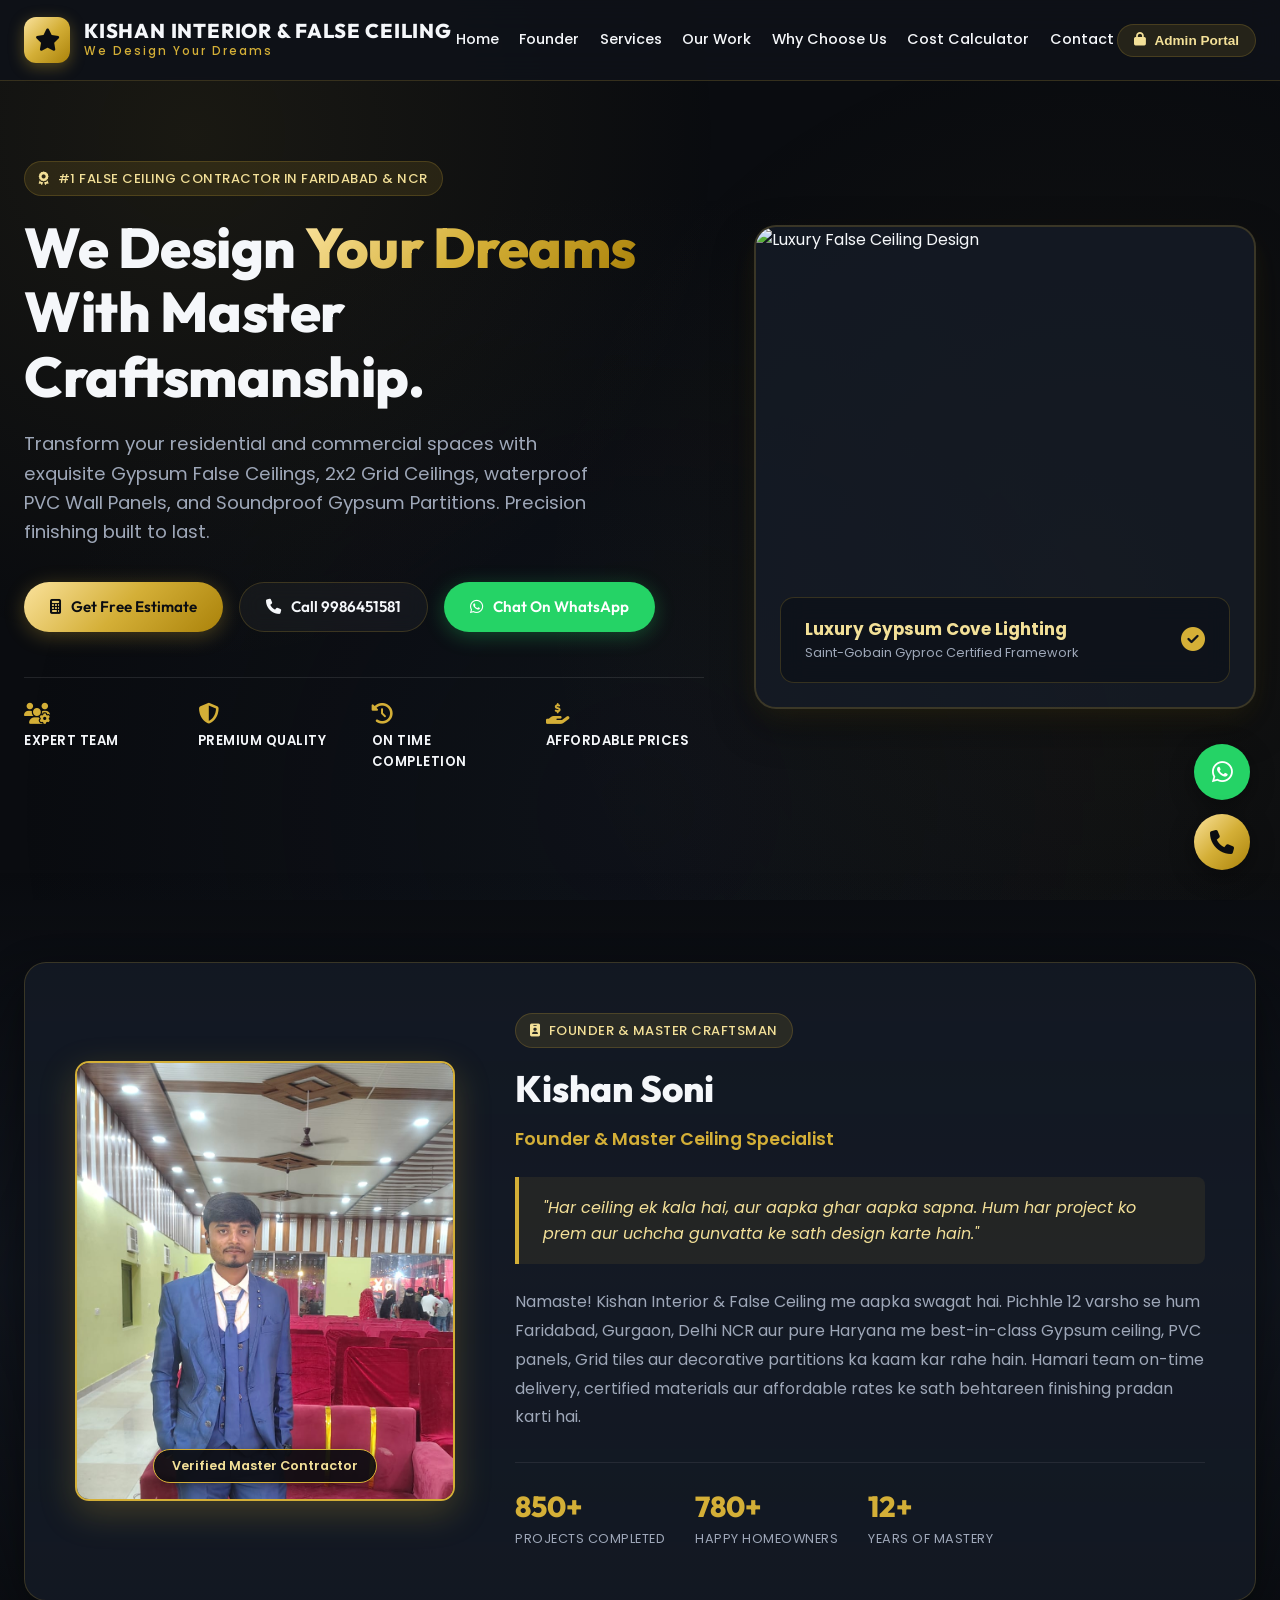
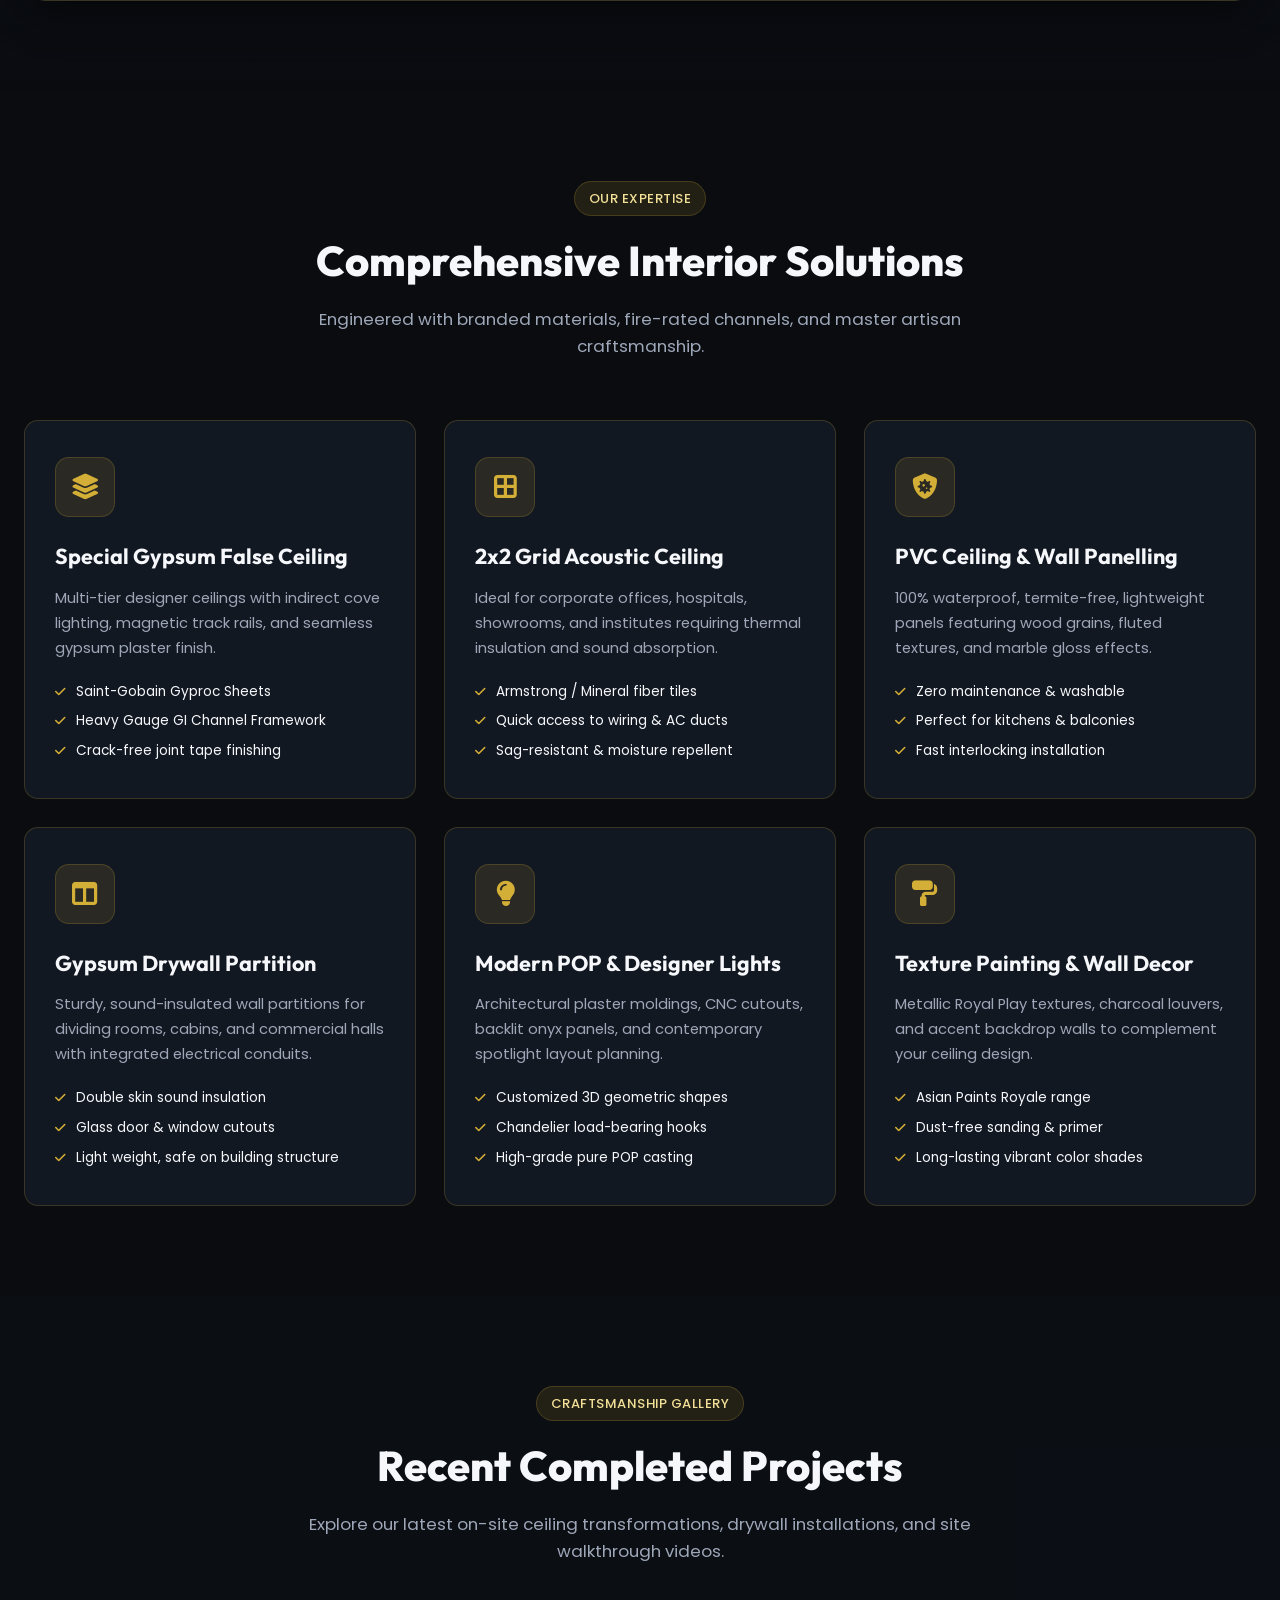
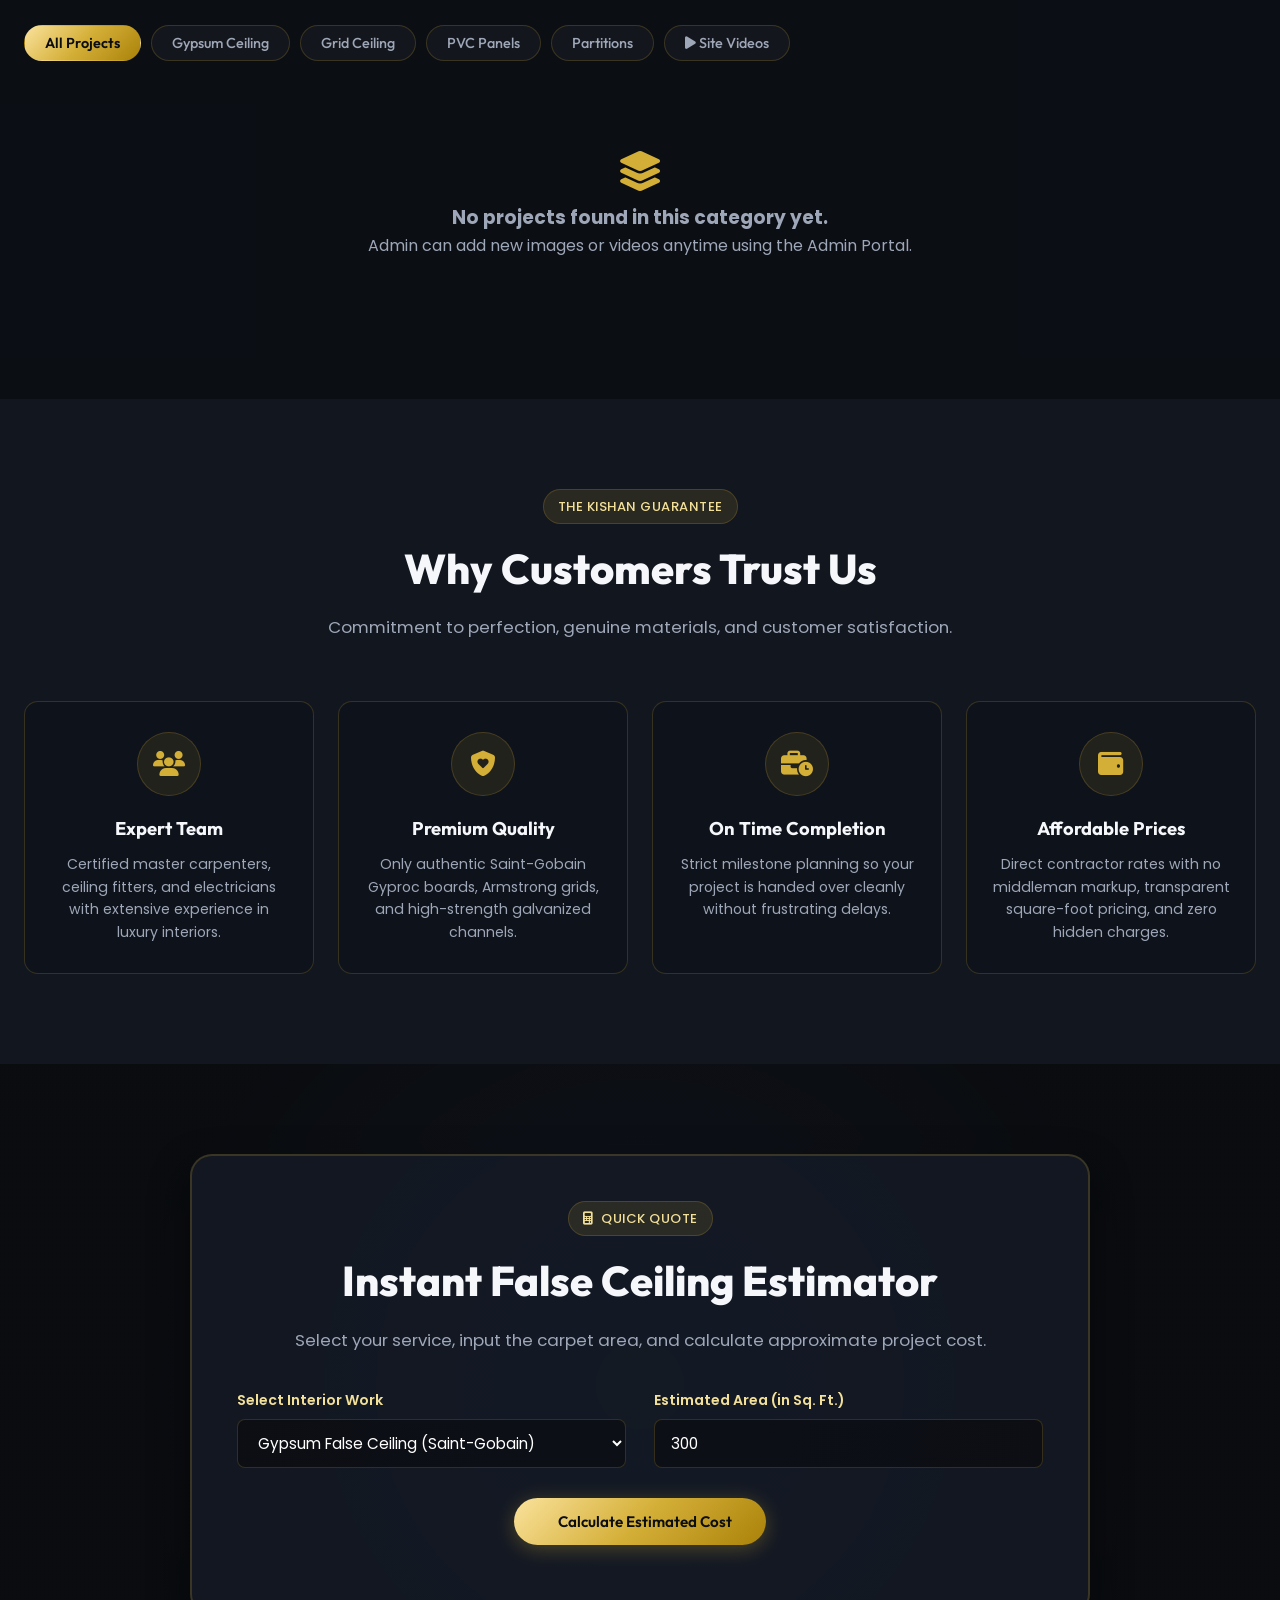
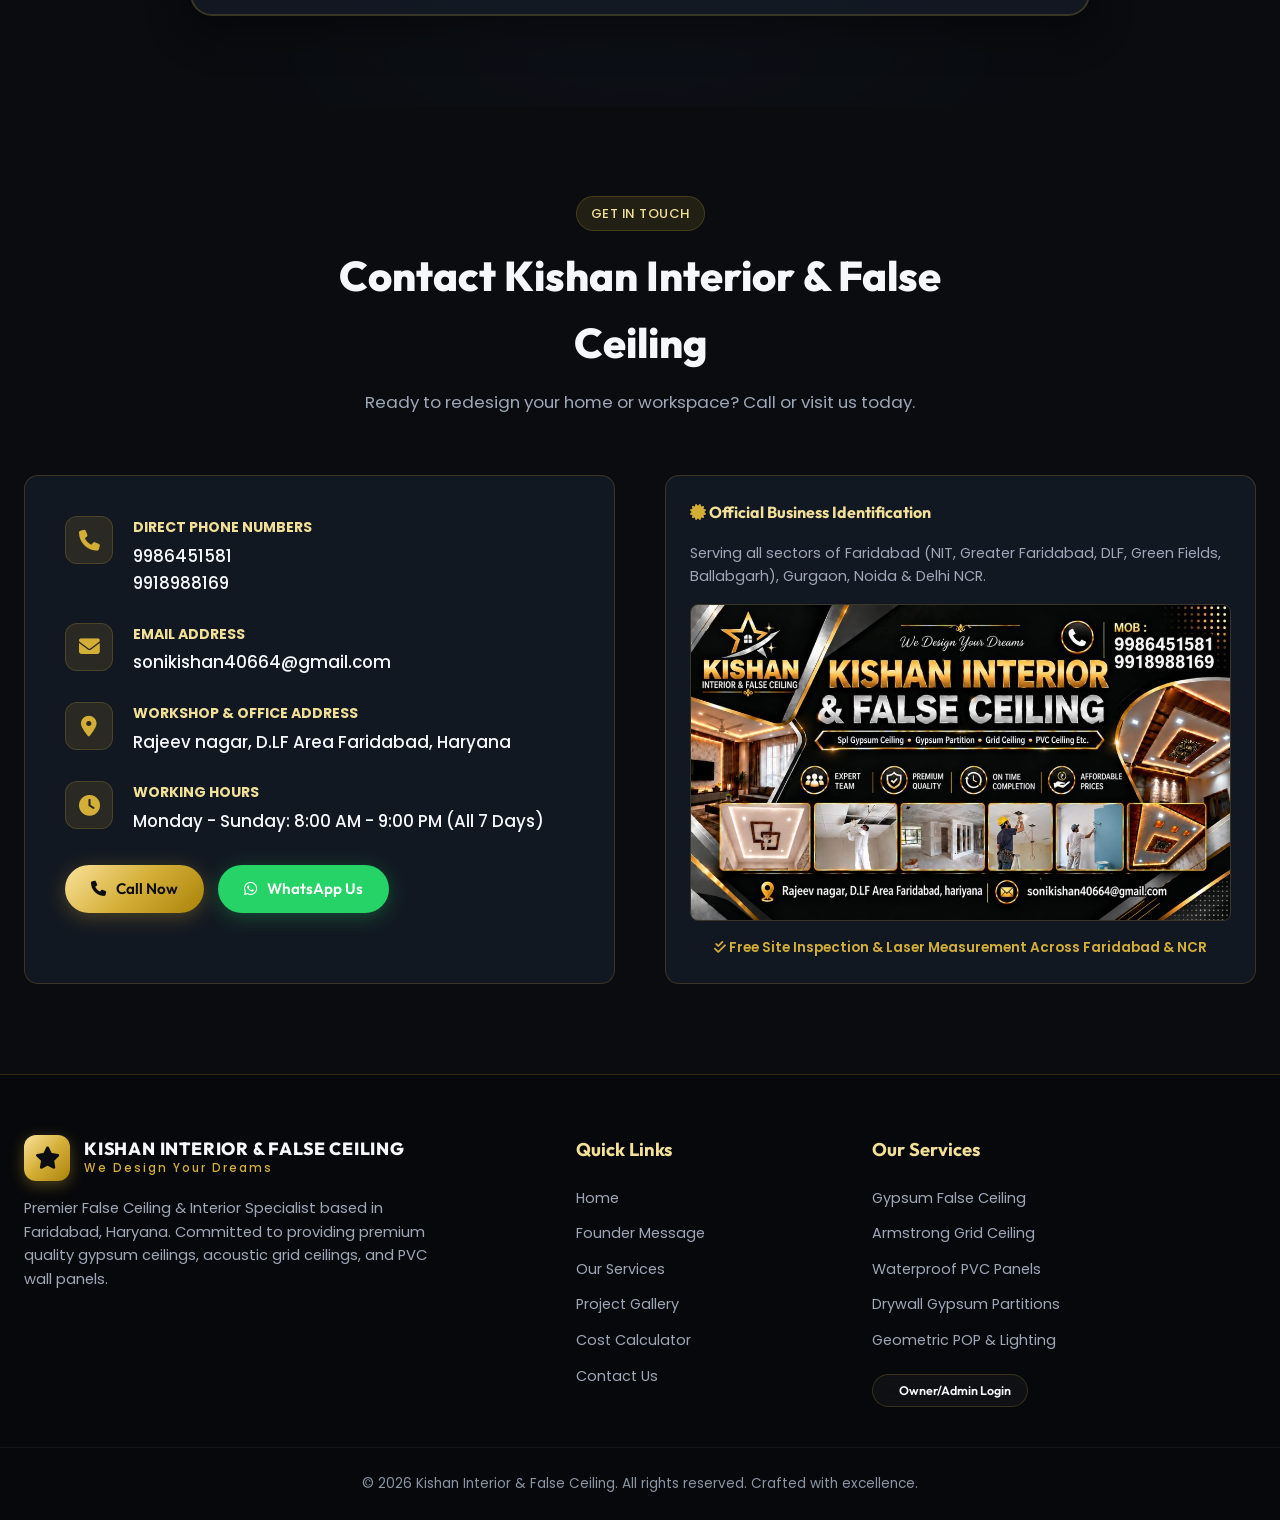
==== commit f4c9d0be: "Update founder photo with real kishan.jpeg image and configure root deployment" ====
--- a/painter/index.html
+++ b/painter/index.html
@@ -1,958 +1,13 @@
 <!DOCTYPE html>
-<html lang="hi">
+<html lang="en">
 <head>
   <meta charset="UTF-8">
-  <meta name="viewport" content="width=device-width, initial-scale=1.0">
-  <title>Kishan Interior & False Ceiling | Gypsum, Grid, PVC Ceiling & Partitions Faridabad</title>
-  <meta name="description" content="Kishan Interior & False Ceiling - Specialist in Gypsum False Ceiling, Grid Ceiling, PVC Ceiling, and Gypsum Partitions in Faridabad, Delhi NCR, and Haryana. We Design Your Dreams.">
-  
-  <!-- Google Fonts: Outfit & Poppins -->
-  <link rel="preconnect" href="https://fonts.googleapis.com">
-  <link rel="preconnect" href="https://fonts.gstatic.com" crossorigin>
-  <link href="https://fonts.googleapis.com/css2?family=Outfit:wght@400;500;600;700;800;900&family=Poppins:ital,wght@0,300;0,400;0,500;0,600;0,700;1,400&display=swap" rel="stylesheet">
-  
-  <!-- FontAwesome 6 Icons -->
-  <link rel="stylesheet" href="https://cdnjs.cloudflare.com/ajax/libs/font-awesome/6.5.1/css/all.min.css">
-  
-  <!-- Main Stylesheet -->
-  <link rel="stylesheet" href="css/style.css">
+  <meta http-equiv="refresh" content="0; url=../">
+  <title>Kishan Interior & False Ceiling</title>
+  <script>window.location.href = '../';</script>
 </head>
-<body>
-
-
-  <!-- Admin Active Top Bar (Visible when Admin is Logged In) -->
-  <div id="adminStatusBar" class="admin-status-bar">
-    <div class="container admin-bar-inner">
-      <div class="admin-badge">
-        <i class="fa-solid fa-crown text-gold"></i>
-        <span>Admin Mode Active (Welcome Kishan Ji)</span>
-      </div>
-      <div class="admin-bar-actions">
-        <button class="btn btn-sm btn-primary" onclick="window.adminManager.openAddProjectModal()">
-          <i class="fa-solid fa-plus"></i> Add New Work
-        </button>
-        <button class="btn btn-sm btn-outline" onclick="window.adminManager.openOwnerEditModal()">
-          <i class="fa-solid fa-user-pen"></i> Edit Owner & Photo
-        </button>
-        <button class="btn btn-sm btn-outline" onclick="window.adminManager.openSiteContactModal()">
-          <i class="fa-solid fa-sliders"></i> Edit Website Details
-        </button>
-        <button class="btn btn-sm btn-outline" onclick="window.adminManager.exportData()">
-          <i class="fa-solid fa-download"></i> Backup Data
-        </button>
-        <button id="btnAdminLogout" class="btn btn-sm btn-outline" style="color:var(--accent-red); border-color:rgba(239,68,68,0.4);">
-          <i class="fa-solid fa-arrow-right-from-bracket"></i> Logout
-        </button>
-      </div>
-    </div>
-  </div>
-
-  <!-- Main Navigation Header -->
-  <header class="site-header">
-    <div class="container navbar">
-      <a href="#home" class="brand-logo">
-        <div class="logo-symbol">
-          <i class="fa-solid fa-star"></i>
-        </div>
-        <div class="brand-text">
-          <h1 class="data-bus-name">KISHAN INTERIOR</h1>
-          <span class="data-bus-tagline">& FALSE CEILING</span>
-        </div>
-      </a>
-
-      <ul class="nav-links">
-        <li><a href="#home" class="nav-link">Home</a></li>
-        <li><a href="#owner" class="nav-link">Founder</a></li>
-        <li><a href="#services" class="nav-link">Services</a></li>
-        <li><a href="#portfolio" class="nav-link">Our Work</a></li>
-        <li><a href="#why-us" class="nav-link">Why Choose Us</a></li>
-        <li><a href="#estimator" class="nav-link">Cost Calculator</a></li>
-        <li><a href="#contact" class="nav-link">Contact</a></li>
-      </ul>
-
-      <div class="nav-cta-group">
-        <button id="btnAdminLoginNav" class="admin-nav-btn" title="Admin Login / Management">
-          <i class="fa-solid fa-lock"></i> Admin Portal
-        </button>
-        <button id="mobileNavToggle" class="mobile-toggle" aria-label="Toggle Navigation">
-          <i class="fa-solid fa-bars"></i>
-        </button>
-      </div>
-    </div>
-  </header>
-
-  <!-- Hero Section -->
-  <section id="home" class="hero-section">
-    <div class="container hero-grid">
-      <div class="hero-text-col">
-        <div class="hero-badge-wrap">
-          <span class="badge-gold">
-            <i class="fa-solid fa-award"></i> #1 False Ceiling Contractor in Faridabad & NCR
-          </span>
-        </div>
-        <h2 class="hero-title">
-          We Design <span class="gradient-gold-text">Your Dreams</span> With Master Craftsmanship.
-        </h2>
-        <p class="hero-subtitle">
-          Transform your residential and commercial spaces with exquisite Gypsum False Ceilings, 2x2 Grid Ceilings, waterproof PVC Wall Panels, and Soundproof Gypsum Partitions. Precision finishing built to last.
-        </p>
-
-        <div class="hero-cta-wrap">
-          <a href="#estimator" class="btn btn-primary">
-            <i class="fa-solid fa-calculator"></i> Get Free Estimate
-          </a>
-          <a href="tel:9986451581" class="btn btn-outline">
-            <i class="fa-solid fa-phone"></i> Call 9986451581
-          </a>
-          <a href="#" class="btn btn-whatsapp data-bus-whatsapp" target="_blank" rel="noopener">
-            <i class="fa-brands fa-whatsapp"></i> Chat On WhatsApp
-          </a>
-        </div>
-
-        <div class="hero-features">
-          <div class="hero-feature-pill">
-            <i class="fa-solid fa-users-gear"></i>
-            <span>Expert Team</span>
-          </div>
-          <div class="hero-feature-pill">
-            <i class="fa-solid fa-shield-halved"></i>
-            <span>Premium Quality</span>
-          </div>
-          <div class="hero-feature-pill">
-            <i class="fa-solid fa-clock-rotate-left"></i>
-            <span>On Time Completion</span>
-          </div>
-          <div class="hero-feature-pill">
-            <i class="fa-solid fa-hand-holding-dollar"></i>
-            <span>Affordable Prices</span>
-          </div>
-        </div>
-      </div>
-
-      <div class="hero-visual-col">
-        <div class="hero-visual-card">
-          <div class="hero-image-wrap">
-            <img src="https://images.unsplash.com/photo-1600585154340-be6161a56a0c?auto=format&fit=crop&w=1200&q=80" alt="Luxury False Ceiling Design">
-          </div>
-          <div class="hero-floating-card">
-            <div>
-              <div class="hfc-title">Luxury Gypsum Cove Lighting</div>
-              <div class="hfc-sub">Saint-Gobain Gyproc Certified Framework</div>
-            </div>
-            <div class="text-gold" style="font-size: 1.5rem;">
-              <i class="fa-solid fa-circle-check"></i>
-            </div>
-          </div>
-        </div>
-      </div>
-    </div>
-  </section>
-
-  <!-- Founder / Owner Profile Section (Specifically Requested Feature) -->
-  <section id="owner" class="owner-section">
-    <div class="container">
-      <div class="owner-container">
-        <div class="owner-photo-col">
-          <div class="owner-photo-frame">
-            <img id="ownerPhotoDisplay" src="https://images.unsplash.com/photo-1507003211169-0a1dd7228f2d?auto=format&fit=crop&w=800&q=80" alt="Kishan Soni - Owner">
-            <div id="ownerBadgeDisplay" class="owner-badge-tag">Verified Master Contractor</div>
-          </div>
-        </div>
-
-        <div class="owner-info-content">
-          <span class="badge-gold" style="margin-bottom: 12px;">
-            <i class="fa-solid fa-id-badge"></i> Founder & Master Craftsman
-          </span>
-          <h2 id="ownerNameDisplay">Kishan Soni</h2>
-          <div id="ownerTitleDisplay" class="owner-role-title">Founder & Lead Ceiling Specialist</div>
-          
-          <div id="ownerQuoteDisplay" class="owner-quote-box">
-            "Har ceiling ek kala hai, aur aapka ghar aapka sapna. Hum har project ko prem aur uchcha gunvatta ke sath design karte hain."
-          </div>
-
-          <p id="ownerBioDisplay" class="owner-bio-text">
-            Namaste! Kishan Interior & False Ceiling me aapka swagat hai. Pichhle 12 varsho se hum Faridabad, Gurgaon, Delhi NCR aur pure Haryana me best-in-class Gypsum ceiling, PVC panels, Grid tiles aur decorative partitions ka kaam kar rahe hain. Hamari team on-time delivery, certified materials aur affordable rates ke sath behtareen finishing pradan karti hai.
-          </p>
-
-          <div class="owner-meta-row">
-            <div class="owner-stat-box">
-              <span id="statProjects" class="owner-stat-number">850+</span>
-              <span class="owner-stat-label">Projects Completed</span>
-            </div>
-            <div class="owner-stat-box">
-              <span id="statClients" class="owner-stat-number">780+</span>
-              <span class="owner-stat-label">Happy Homeowners</span>
-            </div>
-            <div class="owner-stat-box">
-              <span id="statExp" class="owner-stat-number">12+</span>
-              <span class="owner-stat-label">Years of Mastery</span>
-            </div>
-          </div>
-
-          <div class="owner-admin-action">
-            <button class="btn btn-sm btn-outline" onclick="window.adminManager.openOwnerEditModal()">
-              <i class="fa-solid fa-camera"></i> Change Owner Photo & Bio (Admin)
-            </button>
-          </div>
-        </div>
-      </div>
-    </div>
-  </section>
-
-  <!-- Services Section -->
-  <section id="services" class="services-section">
-    <div class="container">
-      <div class="section-header">
-        <span class="badge-gold">Our Expertise</span>
-        <h2>Comprehensive Interior Solutions</h2>
-        <p>Engineered with branded materials, fire-rated channels, and master artisan craftsmanship.</p>
-      </div>
-
-      <div class="services-grid">
-        <!-- Service 1 -->
-        <div class="service-card">
-          <div class="service-icon-wrap">
-            <i class="fa-solid fa-layer-group"></i>
-          </div>
-          <h3>Special Gypsum False Ceiling</h3>
-          <p>Multi-tier designer ceilings with indirect cove lighting, magnetic track rails, and seamless gypsum plaster finish.</p>
-          <ul class="service-features-list">
-            <li><i class="fa-solid fa-check"></i> Saint-Gobain Gyproc Sheets</li>
-            <li><i class="fa-solid fa-check"></i> Heavy Gauge GI Channel Framework</li>
-            <li><i class="fa-solid fa-check"></i> Crack-free joint tape finishing</li>
-          </ul>
-        </div>
-
-        <!-- Service 2 -->
-        <div class="service-card">
-          <div class="service-icon-wrap">
-            <i class="fa-solid fa-border-all"></i>
-          </div>
-          <h3>2x2 Grid Acoustic Ceiling</h3>
-          <p>Ideal for corporate offices, hospitals, showrooms, and institutes requiring thermal insulation and sound absorption.</p>
-          <ul class="service-features-list">
-            <li><i class="fa-solid fa-check"></i> Armstrong / Mineral fiber tiles</li>
-            <li><i class="fa-solid fa-check"></i> Quick access to wiring & AC ducts</li>
-            <li><i class="fa-solid fa-check"></i> Sag-resistant & moisture repellent</li>
-          </ul>
-        </div>
-
-        <!-- Service 3 -->
-        <div class="service-card">
-          <div class="service-icon-wrap">
-            <i class="fa-solid fa-shield-virus"></i>
-          </div>
-          <h3>PVC Ceiling & Wall Panelling</h3>
-          <p>100% waterproof, termite-free, lightweight panels featuring wood grains, fluted textures, and marble gloss effects.</p>
-          <ul class="service-features-list">
-            <li><i class="fa-solid fa-check"></i> Zero maintenance & washable</li>
-            <li><i class="fa-solid fa-check"></i> Perfect for kitchens & balconies</li>
-            <li><i class="fa-solid fa-check"></i> Fast interlocking installation</li>
-          </ul>
-        </div>
-
-        <!-- Service 4 -->
-        <div class="service-card">
-          <div class="service-icon-wrap">
-            <i class="fa-solid fa-table-columns"></i>
-          </div>
-          <h3>Gypsum Drywall Partition</h3>
-          <p>Sturdy, sound-insulated wall partitions for dividing rooms, cabins, and commercial halls with integrated electrical conduits.</p>
-          <ul class="service-features-list">
-            <li><i class="fa-solid fa-check"></i> Double skin sound insulation</li>
-            <li><i class="fa-solid fa-check"></i> Glass door & window cutouts</li>
-            <li><i class="fa-solid fa-check"></i> Light weight, safe on building structure</li>
-          </ul>
-        </div>
-
-        <!-- Service 5 -->
-        <div class="service-card">
-          <div class="service-icon-wrap">
-            <i class="fa-solid fa-lightbulb"></i>
-          </div>
-          <h3>Modern POP & Designer Lights</h3>
-          <p>Architectural plaster moldings, CNC cutouts, backlit onyx panels, and contemporary spotlight layout planning.</p>
-          <ul class="service-features-list">
-            <li><i class="fa-solid fa-check"></i> Customized 3D geometric shapes</li>
-            <li><i class="fa-solid fa-check"></i> Chandelier load-bearing hooks</li>
-            <li><i class="fa-solid fa-check"></i> High-grade pure POP casting</li>
-          </ul>
-        </div>
-
-        <!-- Service 6 -->
-        <div class="service-card">
-          <div class="service-icon-wrap">
-            <i class="fa-solid fa-paint-roller"></i>
-          </div>
-          <h3>Texture Painting & Wall Decor</h3>
-          <p>Metallic Royal Play textures, charcoal louvers, and accent backdrop walls to complement your ceiling design.</p>
-          <ul class="service-features-list">
-            <li><i class="fa-solid fa-check"></i> Asian Paints Royale range</li>
-            <li><i class="fa-solid fa-check"></i> Dust-free sanding & primer</li>
-            <li><i class="fa-solid fa-check"></i> Long-lasting vibrant color shades</li>
-          </ul>
-        </div>
-      </div>
-    </div>
-  </section>
-
-  <!-- Portfolio / Our Works Section (With Upload and Video Support) -->
-  <section id="portfolio" class="portfolio-section">
-    <div class="container">
-      <div class="section-header">
-        <span class="badge-gold">Craftsmanship Gallery</span>
-        <h2>Recent Completed Projects</h2>
-        <p>Explore our latest on-site ceiling transformations, drywall installations, and site walkthrough videos.</p>
-      </div>
-
-      <div class="portfolio-controls">
-        <div class="filter-tabs">
-          <button class="filter-btn active" data-filter="all">All Projects</button>
-          <button class="filter-btn" data-filter="gypsum">Gypsum Ceiling</button>
-          <button class="filter-btn" data-filter="grid">Grid Ceiling</button>
-          <button class="filter-btn" data-filter="pvc">PVC Panels</button>
-          <button class="filter-btn" data-filter="partition">Partitions</button>
-          <button class="filter-btn" data-filter="video"><i class="fa-solid fa-play"></i> Site Videos</button>
-        </div>
-
-        <div class="admin-gallery-actions">
-          <button class="btn btn-primary" onclick="window.adminManager.openAddProjectModal()">
-            <i class="fa-solid fa-cloud-arrow-up"></i> Upload New Work (Admin)
-          </button>
-        </div>
-      </div>
-
-      <!-- Projects Grid Populated Dynamically via JS/IndexedDB -->
-      <div id="worksGrid" class="works-grid">
-        <!-- Rendered by app.js -->
-      </div>
-    </div>
-  </section>
-
-  <!-- Why Choose Us Section (Pillars from Banner) -->
-  <section id="why-us" class="why-section">
-    <div class="container">
-      <div class="section-header">
-        <span class="badge-gold">The Kishan Guarantee</span>
-        <h2>Why Customers Trust Us</h2>
-        <p>Commitment to perfection, genuine materials, and customer satisfaction.</p>
-      </div>
-
-      <div class="why-grid">
-        <div class="why-card">
-          <div class="why-icon">
-            <i class="fa-solid fa-users"></i>
-          </div>
-          <h4>Expert Team</h4>
-          <p>Certified master carpenters, ceiling fitters, and electricians with extensive experience in luxury interiors.</p>
-        </div>
-
-        <div class="why-card">
-          <div class="why-icon">
-            <i class="fa-solid fa-shield-heart"></i>
-          </div>
-          <h4>Premium Quality</h4>
-          <p>Only authentic Saint-Gobain Gyproc boards, Armstrong grids, and high-strength galvanized channels.</p>
-        </div>
-
-        <div class="why-card">
-          <div class="why-icon">
-            <i class="fa-solid fa-business-time"></i>
-          </div>
-          <h4>On Time Completion</h4>
-          <p>Strict milestone planning so your project is handed over cleanly without frustrating delays.</p>
-        </div>
-
-        <div class="why-card">
-          <div class="why-icon">
-            <i class="fa-solid fa-wallet"></i>
-          </div>
-          <h4>Affordable Prices</h4>
-          <p>Direct contractor rates with no middleman markup, transparent square-foot pricing, and zero hidden charges.</p>
-        </div>
-      </div>
-    </div>
-  </section>
-
-  <!-- Interactive Cost Estimator Section -->
-  <section id="estimator" class="estimator-section">
-    <div class="container">
-      <div class="estimator-card">
-        <div class="section-header" style="margin-bottom: 35px;">
-          <span class="badge-gold"><i class="fa-solid fa-calculator"></i> Quick Quote</span>
-          <h2>Instant False Ceiling Estimator</h2>
-          <p>Select your service, input the carpet area, and calculate approximate project cost.</p>
-        </div>
-
-        <div class="estimator-form-grid">
-          <div class="form-group">
-            <label for="estServiceSelect">Select Interior Work</label>
-            <select id="estServiceSelect" class="form-control">
-              <option value="gypsum">Gypsum False Ceiling (Saint-Gobain)</option>
-              <option value="grid">2x2 Acoustic Grid Tile Ceiling</option>
-              <option value="pvc">PVC Designer Ceiling / Wall Panelling</option>
-              <option value="partition">Gypsum Drywall Partition</option>
-              <option value="pop">Modern POP Geometric Cove Design</option>
-            </select>
-          </div>
-
-          <div class="form-group">
-            <label for="estAreaInput">Estimated Area (in Sq. Ft.)</label>
-            <input type="number" id="estAreaInput" class="form-control" placeholder="e.g. 350 sq.ft" value="300" min="50">
-          </div>
-        </div>
-
-        <div style="text-align: center; margin-bottom: 24px;">
-          <button id="btnCalculateEstimate" class="btn btn-primary" style="padding: 14px 34px;">
-            <i class="fa-solid fa-sparkles"></i> Calculate Estimated Cost
-          </button>
-        </div>
-
-        <div id="estimateResultBox" class="estimate-result-box" style="display: none;">
-          <span style="font-size: 0.9rem; text-transform: uppercase; letter-spacing: 1px; color: var(--gold-light);">Estimated Budget Range</span>
-          <div id="estAmountDisplay" class="estAmount">₹28,500 - ₹37,500</div>
-          <p style="font-size: 0.85rem; color: var(--chrome-mid); max-width: 500px;">
-            *Approximate cost including materials, framing, and labor. Final quotation subject to site laser measurement.
-          </p>
-          <a id="estWhatsAppBtn" href="#" class="btn btn-whatsapp" target="_blank" rel="noopener" style="margin-top: 10px;">
-            <i class="fa-brands fa-whatsapp"></i> Lock This Estimate on WhatsApp
-          </a>
-        </div>
-      </div>
-    </div>
-  </section>
-
-  <!-- Contact & Location Section -->
-  <section id="contact" class="contact-section">
-    <div class="container">
-      <div class="section-header">
-        <span class="badge-gold">Get in Touch</span>
-        <h2>Contact Kishan Interior & False Ceiling</h2>
-        <p>Ready to redesign your home or workspace? Call or visit us today.</p>
-      </div>
-
-      <div class="contact-grid">
-        <div class="contact-info-card">
-          <div class="contact-detail-row">
-            <div class="contact-icon-box">
-              <i class="fa-solid fa-phone"></i>
-            </div>
-            <div class="contact-text-box">
-              <h5>Direct Phone Numbers</h5>
-              <a href="tel:9986451581" class="data-bus-phone1">9986451581</a>
-              <a href="tel:9918988169" class="data-bus-phone2">9918988169</a>
-            </div>
-          </div>
-
-          <div class="contact-detail-row">
-            <div class="contact-icon-box">
-              <i class="fa-solid fa-envelope"></i>
-            </div>
-            <div class="contact-text-box">
-              <h5>Email Address</h5>
-              <a href="mailto:sonikishan40664@gmail.com" class="data-bus-email">sonikishan40664@gmail.com</a>
-            </div>
-          </div>
-
-          <div class="contact-detail-row">
-            <div class="contact-icon-box">
-              <i class="fa-solid fa-location-dot"></i>
-            </div>
-            <div class="contact-text-box">
-              <h5>Workshop & Office Address</h5>
-              <p class="data-bus-address">Rajeev nagar, D.LF Area Faridabad, Haryana</p>
-            </div>
-          </div>
-
-          <div class="contact-detail-row">
-            <div class="contact-icon-box">
-              <i class="fa-solid fa-clock"></i>
-            </div>
-            <div class="contact-text-box">
-              <h5>Working Hours</h5>
-              <p>Monday - Sunday: 8:00 AM - 9:00 PM (All 7 Days)</p>
-            </div>
-          </div>
-
-          <div style="margin-top: 30px; display: flex; gap: 14px; flex-wrap: wrap;">
-            <a href="tel:9986451581" class="btn btn-primary">
-              <i class="fa-solid fa-phone"></i> Call Now
-            </a>
-            <a href="#" class="btn btn-whatsapp data-bus-whatsapp" target="_blank" rel="noopener">
-              <i class="fa-brands fa-whatsapp"></i> WhatsApp Us
-            </a>
-          </div>
-        </div>
-
-        <div class="banner-showcase-box">
-          <h4 style="color: var(--gold-light); font-family: var(--font-heading);">
-            <i class="fa-solid fa-certificate text-gold"></i> Official Business Identification
-          </h4>
-          <p style="font-size: 0.9rem; color: var(--chrome-mid);">
-            Serving all sectors of Faridabad (NIT, Greater Faridabad, DLF, Green Fields, Ballabgarh), Gurgaon, Noida & Delhi NCR.
-          </p>
-          <div class="banner-img-preview">
-            <img src="images/banner.jpg" alt="Kishan Interior & False Ceiling Official Banner" style="cursor:pointer;" onclick="openCustomLightbox('images/banner.jpg', 'Official Business Banner', 'Kishan Interior & False Ceiling - Faridabad, Haryana')">
-          </div>
-          <div style="font-size: 0.85rem; color: var(--gold-primary); text-align: center; font-weight: 600;">
-            <i class="fa-solid fa-check-double"></i> Free Site Inspection & Laser Measurement Across Faridabad & NCR
-          </div>
-        </div>
-      </div>
-    </div>
-  </section>
-
-  <!-- Site Footer -->
-  <footer class="site-footer">
-    <div class="container footer-grid">
-      <div class="footer-brand">
-        <div class="brand-logo" style="margin-bottom: 12px;">
-          <div class="logo-symbol">
-            <i class="fa-solid fa-star"></i>
-          </div>
-          <div class="brand-text">
-            <h1 class="data-bus-name" style="font-size: 1.1rem;">KISHAN INTERIOR</h1>
-            <span class="data-bus-tagline">We Design Your Dreams</span>
-          </div>
-        </div>
-        <p>
-          Premier False Ceiling & Interior Specialist based in Faridabad, Haryana. Committed to providing premium quality gypsum ceilings, acoustic grid ceilings, and PVC wall panels.
-        </p>
-      </div>
-
-      <div class="footer-col">
-        <h4>Quick Links</h4>
-        <ul class="footer-links">
-          <li><a href="#home">Home</a></li>
-          <li><a href="#owner">Founder Message</a></li>
-          <li><a href="#services">Our Services</a></li>
-          <li><a href="#portfolio">Project Gallery</a></li>
-          <li><a href="#estimator">Cost Calculator</a></li>
-          <li><a href="#contact">Contact Us</a></li>
-        </ul>
-      </div>
-
-      <div class="footer-col">
-        <h4>Our Services</h4>
-        <ul class="footer-links">
-          <li><a href="#services">Gypsum False Ceiling</a></li>
-          <li><a href="#services">Armstrong Grid Ceiling</a></li>
-          <li><a href="#services">Waterproof PVC Panels</a></li>
-          <li><a href="#services">Drywall Gypsum Partitions</a></li>
-          <li><a href="#services">Geometric POP & Lighting</a></li>
-        </ul>
-        <div style="margin-top: 20px;">
-          <button class="btn btn-sm btn-outline" onclick="window.adminManager.openLoginModal()" style="font-size: 0.78rem;">
-            <i class="fa-solid fa-shield-keyhole"></i> Owner/Admin Login
-          </button>
-        </div>
-      </div>
-    </div>
-
-    <div class="container footer-bottom">
-      <p>&copy; 2026 Kishan Interior & False Ceiling. All rights reserved. Crafted with excellence.</p>
-    </div>
-  </footer>
-
-  <!-- Floating Quick Actions (Desktop) -->
-  <div class="floating-actions">
-    <a href="#" class="floating-btn whatsapp data-bus-whatsapp" target="_blank" rel="noopener" aria-label="Chat on WhatsApp">
-      <i class="fa-brands fa-whatsapp"></i>
-    </a>
-    <a href="tel:9986451581" class="floating-btn call" aria-label="Call Now">
-      <i class="fa-solid fa-phone"></i>
-    </a>
-  </div>
-
-  <!-- Mobile Sticky Bottom Quick Action Bar (Visible only on mobile devices) -->
-  <div class="mobile-sticky-bar">
-    <a href="tel:9986451581" class="mob-bar-btn call">
-      <i class="fa-solid fa-phone"></i>
-      <span>Call Now</span>
-    </a>
-    <a href="#" class="mob-bar-btn whatsapp data-bus-whatsapp" target="_blank" rel="noopener">
-      <i class="fa-brands fa-whatsapp"></i>
-      <span>WhatsApp</span>
-    </a>
-    <a href="#estimator" class="mob-bar-btn quote">
-      <i class="fa-solid fa-calculator"></i>
-      <span>Get Estimate</span>
-    </a>
-  </div>
-
-  <!-- ========================================================================= -->
-  <!-- MODALS & DIALOGS -->
-  <!-- ========================================================================= -->
-
-  <!-- Lightbox Modal (For viewing images & playing videos full screen) -->
-  <div id="lightboxModal" class="lightbox-modal">
-    <button class="lightbox-close" onclick="closeLightbox()" aria-label="Close Lightbox">&times;</button>
-    <div class="lightbox-content-wrap">
-      <div id="lightboxMedia"></div>
-      <div class="lightbox-caption">
-        <h4 id="lightboxTitle"></h4>
-        <p id="lightboxDesc"></p>
-      </div>
-    </div>
-  </div>
-
-  <!-- Admin Login Modal -->
-  <div id="adminLoginModal" class="modal-backdrop">
-    <div class="modal-box">
-      <div class="modal-header">
-        <h3><i class="fa-solid fa-lock text-gold"></i> Admin Portal Login</h3>
-        <button class="modal-close-btn">&times;</button>
-      </div>
-      <form id="adminLoginForm" onsubmit="window.adminManager.handleLogin(event); return false;">
-        <div class="modal-body">
-          <p style="font-size:0.9rem; color:var(--chrome-mid); margin-bottom:18px;">
-            Enter your admin credentials to upload images/videos and manage website contents.
-          </p>
-          <div id="adminLoginError" style="display:none; color:#f87171; background:rgba(239,68,68,0.15); border:1px solid #ef4444; padding:10px 14px; border-radius:8px; margin-bottom:16px; font-size:0.88rem; line-height:1.5;"></div>
-          <div class="form-group" style="margin-bottom:16px;">
-            <label for="adminEmailInput">Admin Email</label>
-            <input type="email" id="adminEmailInput" class="form-control" value="sonikishan40664@gmail.com" required>
-          </div>
-          <div class="form-group">
-            <label for="adminPassInput">Password</label>
-            <div class="password-input-wrap">
-              <input type="password" id="adminPassInput" class="form-control" placeholder="Enter password (default: Haryanafbd@121004)" required>
-              <button type="button" class="btn-toggle-password" onclick="togglePasswordVisibility('adminPassInput', this)" title="Show/Hide Password" aria-label="Toggle password visibility">
-                <i class="fa-solid fa-eye"></i>
-              </button>
-            </div>
-          </div>
-        </div>
-        <div class="modal-footer">
-          <button type="button" class="btn btn-outline btn-modal-cancel">Cancel</button>
-          <button type="submit" class="btn btn-primary">
-            <i class="fa-solid fa-right-to-bracket"></i> Login as Admin
-          </button>
-        </div>
-      </form>
-    </div>
-  </div>
-
-  <!-- Admin Dashboard Modal (Quick Hub) -->
-  <div id="adminDashboardModal" class="modal-backdrop">
-    <div class="modal-box modal-lg">
-      <div class="modal-header">
-        <div>
-          <h3><i class="fa-solid fa-gauge text-gold"></i> Admin Management Hub</h3>
-          <span style="font-size:0.8rem; color:var(--gold-light);">Welcome Kishan Ji • Full Website Control Panel</span>
-        </div>
-        <button class="modal-close-btn">&times;</button>
-      </div>
-      <div class="modal-body">
-        <div style="display:grid; grid-template-columns:repeat(auto-fit, minmax(250px, 1fr)); gap:16px; margin-bottom:20px;">
-          <!-- Action 1 -->
-          <div class="service-card" onclick="window.adminManager.openAddProjectModal()" style="cursor:pointer; padding:20px; border-color:var(--gold-primary); background:rgba(212,175,55,0.08);">
-            <div class="service-icon-wrap" style="width:48px; height:48px; font-size:1.2rem; margin-bottom:12px;">
-              <i class="fa-solid fa-cloud-arrow-up"></i>
-            </div>
-            <h4 style="color:var(--gold-light); margin-bottom:6px;">Upload New Work</h4>
-            <p style="font-size:0.82rem; margin-bottom:0;">Add new Gypsum, Grid, PVC ceiling images or site videos.</p>
-          </div>
-
-          <!-- Action 2 -->
-          <div class="service-card" onclick="window.adminManager.openOwnerEditModal()" style="cursor:pointer; padding:20px;">
-            <div class="service-icon-wrap" style="width:48px; height:48px; font-size:1.2rem; margin-bottom:12px;">
-              <i class="fa-solid fa-user-pen"></i>
-            </div>
-            <h4 style="color:var(--gold-light); margin-bottom:6px;">Edit Founder & Photo</h4>
-            <p style="font-size:0.82rem; margin-bottom:0;">Upload owner photo, change greeting quote & experience.</p>
-          </div>
-
-          <!-- Action 3 -->
-          <div class="service-card" onclick="window.adminManager.openSiteContactModal()" style="cursor:pointer; padding:20px;">
-            <div class="service-icon-wrap" style="width:48px; height:48px; font-size:1.2rem; margin-bottom:12px;">
-              <i class="fa-solid fa-sliders"></i>
-            </div>
-            <h4 style="color:var(--gold-light); margin-bottom:6px;">Edit Contact Details</h4>
-            <p style="font-size:0.82rem; margin-bottom:0;">Update phones, email, address, WhatsApp & business tagline.</p>
-          </div>
-
-          <!-- Action 4 -->
-          <div class="service-card" onclick="window.adminManager.openSecurityModal()" style="cursor:pointer; padding:20px;">
-            <div class="service-icon-wrap" style="width:48px; height:48px; font-size:1.2rem; margin-bottom:12px;">
-              <i class="fa-solid fa-key"></i>
-            </div>
-            <h4 style="color:var(--gold-light); margin-bottom:6px;">Change Password</h4>
-            <p style="font-size:0.82rem; margin-bottom:0;">Update admin login password or change email id.</p>
-          </div>
-
-          <!-- Action 5 -->
-          <div class="service-card" onclick="window.adminManager.exportData()" style="cursor:pointer; padding:20px;">
-            <div class="service-icon-wrap" style="width:48px; height:48px; font-size:1.2rem; margin-bottom:12px;">
-              <i class="fa-solid fa-file-export"></i>
-            </div>
-            <h4 style="color:var(--gold-light); margin-bottom:6px;">Download Backup</h4>
-            <p style="font-size:0.82rem; margin-bottom:0;">Export all uploaded photos, videos & settings as a JSON file.</p>
-          </div>
-        </div>
-
-        <div style="border-top:1px solid rgba(255,255,255,0.1); padding-top:16px; display:flex; justify-content:space-between; align-items:center; flex-wrap:wrap; gap:10px;">
-          <button class="btn btn-sm btn-outline" style="color:var(--accent-red); border-color:rgba(239,68,68,0.3);" onclick="window.adminManager.resetAllData()">
-            <i class="fa-solid fa-rotate-left"></i> Reset to Original Defaults
-          </button>
-          <button class="btn btn-sm btn-outline" onclick="window.adminManager.handleLogout()">
-            <i class="fa-solid fa-arrow-right-from-bracket"></i> Logout
-          </button>
-        </div>
-      </div>
-    </div>
-  </div>
-
-  <!-- Project Add / Edit Modal (Image & Video Upload / Link) -->
-  <div id="projectModal" class="modal-backdrop">
-    <div class="modal-box modal-lg">
-      <div class="modal-header">
-        <h3 id="projectModalTitle"><i class="fa-solid fa-cloud-arrow-up text-gold"></i> Add New Work Showcase</h3>
-        <button class="modal-close-btn">&times;</button>
-      </div>
-      <form id="projectForm">
-        <input type="hidden" id="projIdInput">
-        <div class="modal-body" style="display:flex; flex-direction:column; gap:16px;">
-          <div class="form-group">
-            <label for="projTitleInput">Project Title *</label>
-            <input type="text" id="projTitleInput" class="form-control" placeholder="e.g. Master Bedroom Luxury Gypsum Ceiling" required>
-          </div>
-
-          <div style="display:grid; grid-template-columns:1fr 1fr; gap:16px;">
-            <div class="form-group">
-              <label for="projCategorySelect">Work Category *</label>
-              <select id="projCategorySelect" class="form-control" required>
-                <option value="gypsum">Gypsum False Ceiling</option>
-                <option value="grid">2x2 Grid Ceiling</option>
-                <option value="pvc">PVC Ceiling & Panelling</option>
-                <option value="partition">Gypsum Partition</option>
-                <option value="video">Site Video Tour</option>
-              </select>
-            </div>
-
-            <div class="form-group">
-              <label for="projLocationInput">Project Location</label>
-              <input type="text" id="projLocationInput" class="form-control" placeholder="e.g. Sector 16, Faridabad">
-            </div>
-          </div>
-
-          <div class="form-group">
-            <label>Media Source Method *</label>
-            <div style="display:flex; gap:20px; align-items:center; margin-top:4px;">
-              <label style="display:flex; align-items:center; gap:8px; cursor:pointer; color:var(--chrome-light);">
-                <input type="radio" name="mediaSourceType" value="upload" checked>
-                <span><i class="fa-solid fa-upload text-gold"></i> Upload Local File (Image / Video)</span>
-              </label>
-              <label style="display:flex; align-items:center; gap:8px; cursor:pointer; color:var(--chrome-light);">
-                <input type="radio" name="mediaSourceType" value="url">
-                <span><i class="fa-solid fa-link text-gold"></i> Paste Web Link (YouTube / Image URL)</span>
-              </label>
-            </div>
-          </div>
-
-          <!-- File Upload Zone -->
-          <div id="mediaUploadGroup" class="form-group">
-            <div class="upload-zone" onclick="document.getElementById('projFileInput').click()">
-              <i class="fa-solid fa-cloud-arrow-up"></i>
-              <p style="font-weight:600; color:var(--chrome-light); margin-bottom:4px;">Click or Drag & Drop Image or Video File Here</p>
-              <span style="font-size:0.8rem; color:var(--chrome-mid);">Supports JPG, PNG, WEBP, MP4, WebM (Saved to browser database)</span>
-              <input type="file" id="projFileInput" accept="image/*,video/*" style="display:none;">
-            </div>
-          </div>
-
-          <!-- Online URL Input Zone -->
-          <div id="mediaUrlGroup" class="form-group" style="display:none;">
-            <label for="projUrlInput">Image or Video URL *</label>
-            <input type="url" id="projUrlInput" class="form-control" placeholder="https://images.unsplash.com/... or https://youtube.com/watch?v=...">
-          </div>
-
-          <!-- Live Media Preview -->
-          <div id="mediaPreviewBox" style="display:none; background:rgba(0,0,0,0.5); padding:12px; border-radius:8px; text-align:center;">
-          </div>
-
-          <div style="display:grid; grid-template-columns:1fr 1fr; gap:16px;">
-            <div class="form-group">
-              <label for="projDateInput">Completion Date</label>
-              <input type="date" id="projDateInput" class="form-control">
-            </div>
-          </div>
-
-          <div class="form-group">
-            <label for="projDescInput">Work Details / Description</label>
-            <textarea id="projDescInput" class="form-control" rows="3" placeholder="Materials used, cove lighting, special features..."></textarea>
-          </div>
-        </div>
-
-        <div class="modal-footer">
-          <button type="button" class="btn btn-outline btn-modal-cancel">Cancel</button>
-          <button type="submit" class="btn btn-primary">
-            <i class="fa-solid fa-floppy-disk"></i> Save Project Card
-          </button>
-        </div>
-      </form>
-    </div>
-  </div>
-
-  <!-- Owner Profile & Photo Edit Modal -->
-  <div id="ownerModal" class="modal-backdrop">
-    <div class="modal-box">
-      <div class="modal-header">
-        <h3><i class="fa-solid fa-user-pen text-gold"></i> Edit Founder Info & Photo</h3>
-        <button class="modal-close-btn">&times;</button>
-      </div>
-      <form id="ownerEditForm">
-        <div class="modal-body" style="display:flex; flex-direction:column; gap:16px;">
-          <div class="form-group">
-            <label for="ownerNameInput">Owner Name *</label>
-            <input type="text" id="ownerNameInput" class="form-control" value="Kishan Soni" required>
-          </div>
-
-          <div class="form-group">
-            <label for="ownerTitleInput">Designation / Title</label>
-            <input type="text" id="ownerTitleInput" class="form-control" value="Founder & Master False Ceiling Craftsman">
-          </div>
-
-          <div class="form-group">
-            <label for="ownerBadgeInput">Experience Badge Text</label>
-            <input type="text" id="ownerBadgeInput" class="form-control" value="12+ Years Experience">
-          </div>
-
-          <!-- Owner Photo Options: Upload file or URL -->
-          <div class="form-group">
-            <label>Owner Photo</label>
-            <div style="display:flex; gap:16px; align-items:center;">
-              <img id="ownerPhotoPreview" src="" alt="Preview" style="width:70px; height:70px; border-radius:12px; object-fit:cover; border:2px solid var(--gold-primary); display:none;">
-              <button type="button" class="btn btn-sm btn-outline" onclick="document.getElementById('ownerPhotoFileInput').click()">
-                <i class="fa-solid fa-upload"></i> Upload Photo File
-              </button>
-              <input type="file" id="ownerPhotoFileInput" accept="image/*" style="display:none;">
-            </div>
-            <div style="margin-top:8px;">
-              <span style="font-size:0.75rem; color:var(--chrome-mid); display:block; margin-bottom:4px;">Or paste Image URL:</span>
-              <input type="url" id="ownerPhotoUrlInput" class="form-control" placeholder="https://example.com/photo.jpg">
-            </div>
-          </div>
-
-          <div class="form-group">
-            <label for="ownerQuoteInput">Owner Greeting Quote</label>
-            <input type="text" id="ownerQuoteInput" class="form-control" placeholder="Quote in Hindi or English">
-          </div>
-
-          <div class="form-group">
-            <label for="ownerBioInput">Detailed Message / Bio</label>
-            <textarea id="ownerBioInput" class="form-control" rows="4"></textarea>
-          </div>
-        </div>
-
-        <div class="modal-footer">
-          <button type="button" class="btn btn-outline btn-modal-cancel">Cancel</button>
-          <button type="submit" class="btn btn-primary">
-            <i class="fa-solid fa-check"></i> Save Owner Profile
-          </button>
-        </div>
-      </form>
-    </div>
-  </div>
-
-  <!-- Site Contact Details Edit Modal -->
-  <div id="siteContactModal" class="modal-backdrop">
-    <div class="modal-box">
-      <div class="modal-header">
-        <h3><i class="fa-solid fa-sliders text-gold"></i> Edit Website Details</h3>
-        <button class="modal-close-btn">&times;</button>
-      </div>
-      <form id="siteContactForm">
-        <div class="modal-body" style="display:flex; flex-direction:column; gap:14px;">
-          <div class="form-group">
-            <label for="busNameInput">Business Name</label>
-            <input type="text" id="busNameInput" class="form-control" required>
-          </div>
-
-          <div class="form-group">
-            <label for="busTaglineInput">Tagline / Slogan</label>
-            <input type="text" id="busTaglineInput" class="form-control">
-          </div>
-
-          <div style="display:grid; grid-template-columns:1fr 1fr; gap:14px;">
-            <div class="form-group">
-              <label for="busPhone1Input">Primary Phone</label>
-              <input type="text" id="busPhone1Input" class="form-control" required>
-            </div>
-            <div class="form-group">
-              <label for="busPhone2Input">Secondary Phone</label>
-              <input type="text" id="busPhone2Input" class="form-control">
-            </div>
-          </div>
-
-          <div class="form-group">
-            <label for="busEmailInput">Email Address</label>
-            <input type="email" id="busEmailInput" class="form-control" required>
-          </div>
-
-          <div class="form-group">
-            <label for="busWhatsAppInput">WhatsApp Number</label>
-            <input type="text" id="busWhatsAppInput" class="form-control" required>
-          </div>
-
-          <div class="form-group">
-            <label for="busAddressInput">Full Address / Location</label>
-            <textarea id="busAddressInput" class="form-control" rows="2"></textarea>
-          </div>
-        </div>
-
-        <div class="modal-footer">
-          <button type="button" class="btn btn-outline btn-modal-cancel">Cancel</button>
-          <button type="submit" class="btn btn-primary">
-            <i class="fa-solid fa-floppy-disk"></i> Update Details
-          </button>
-        </div>
-      </form>
-    </div>
-  </div>
-
-  <!-- Admin Security / Password Change Modal -->
-  <div id="adminSecurityModal" class="modal-backdrop">
-    <div class="modal-box">
-      <div class="modal-header">
-        <h3><i class="fa-solid fa-key text-gold"></i> Change Admin Password</h3>
-        <button class="modal-close-btn">&times;</button>
-      </div>
-      <form id="adminSecurityForm">
-        <div class="modal-body" style="display:flex; flex-direction:column; gap:16px;">
-          <div class="form-group">
-            <label for="newAdminEmailInput">Update Admin Email (Optional)</label>
-            <input type="email" id="newAdminEmailInput" class="form-control" placeholder="Leave empty to keep current">
-          </div>
-          <div class="form-group">
-            <label for="oldAdminPassInput">Current Password *</label>
-            <div class="password-input-wrap">
-              <input type="password" id="oldAdminPassInput" class="form-control" placeholder="Enter current password" required>
-              <button type="button" class="btn-toggle-password" onclick="togglePasswordVisibility('oldAdminPassInput', this)" title="Show/Hide Password" aria-label="Toggle password visibility">
-                <i class="fa-solid fa-eye"></i>
-              </button>
-            </div>
-          </div>
-          <div class="form-group">
-            <label for="newAdminPassInput">New Password *</label>
-            <div class="password-input-wrap">
-              <input type="password" id="newAdminPassInput" class="form-control" placeholder="Enter new strong password" required>
-              <button type="button" class="btn-toggle-password" onclick="togglePasswordVisibility('newAdminPassInput', this)" title="Show/Hide Password" aria-label="Toggle password visibility">
-                <i class="fa-solid fa-eye"></i>
-              </button>
-            </div>
-          </div>
-        </div>
-        <div class="modal-footer">
-          <button type="button" class="btn btn-outline btn-modal-cancel">Cancel</button>
-          <button type="submit" class="btn btn-primary">Save New Password</button>
-        </div>
-      </form>
-    </div>
-  </div>
-
-  <!-- Scripts -->
-  <script src="js/db.js"></script>
-  <script src="js/app.js"></script>
-  <script src="js/admin.js"></script>
+<body style="background:#0a0c10; color:#d4af37; font-family:sans-serif; text-align:center; padding-top:20vh;">
+  <h2>Redirecting to Kishan Interior & False Ceiling...</h2>
+  <p><a href="../" style="color:#fae29c;">Click here if not redirected automatically</a></p>
 </body>
 </html>
